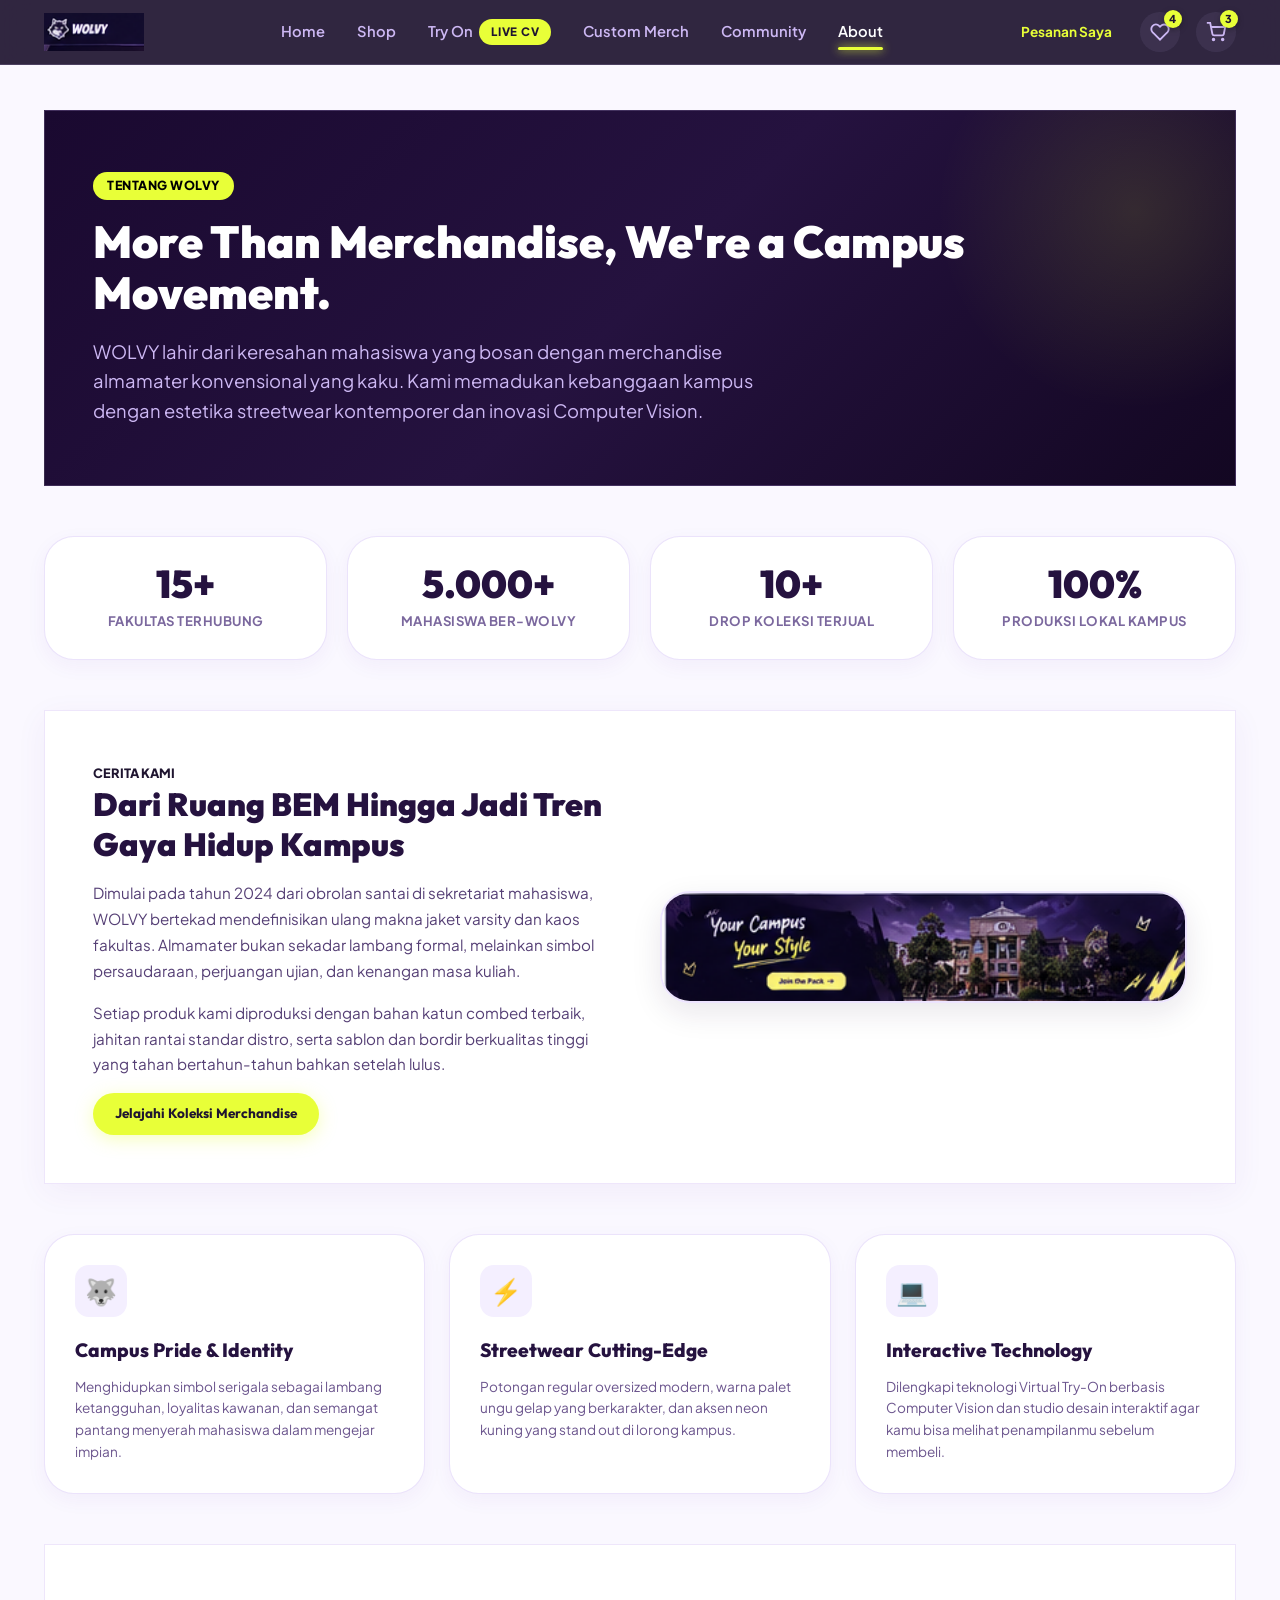
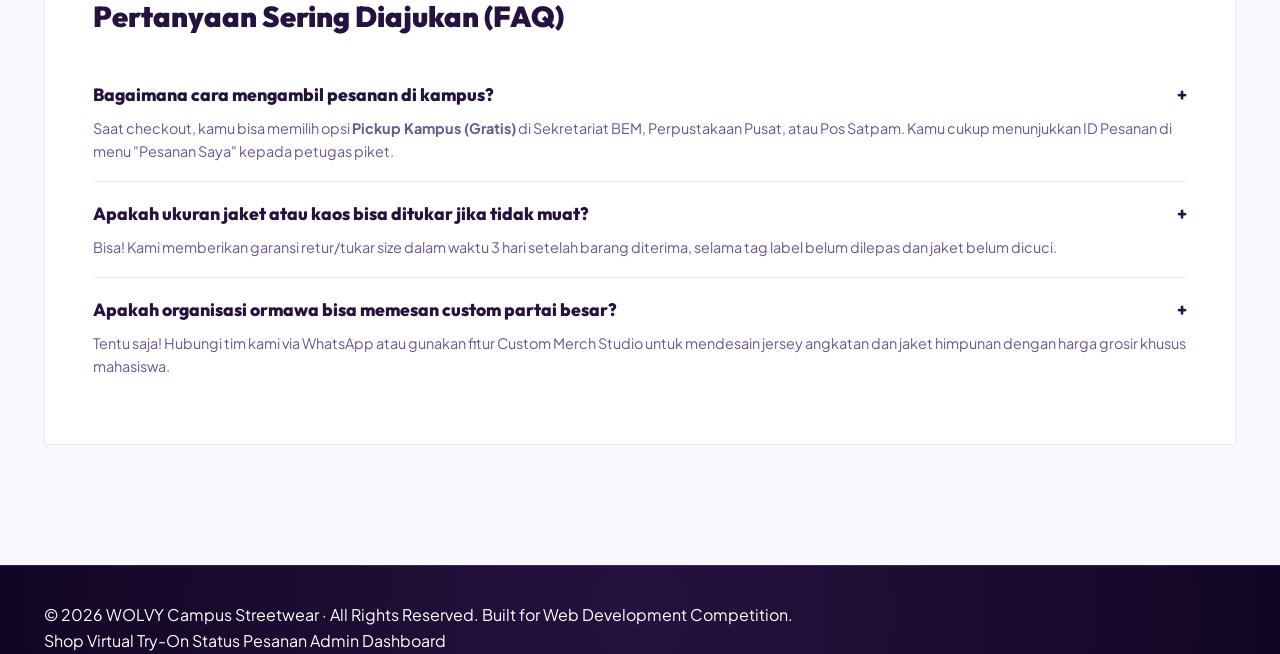
==== about.html @ 2b38b8bb "update" ====
<!DOCTYPE html>
<html lang="id">
<head>
  <meta charset="UTF-8">
  <meta name="viewport" content="width=device-width, initial-scale=1.0">
  <title>About Us — WOLVY Campus Streetwear Movement</title>
  <meta name="description" content="Kisah perjalanan WOLVY: mengubah merchandise almamater kampus menjadi pergerakan streetwear modern yang membanggakan.">
  <link rel="preconnect" href="https://fonts.googleapis.com">
  <link rel="preconnect" href="https://fonts.gstatic.com" crossorigin>
  <link href="https://fonts.googleapis.com/css2?family=Outfit:wght@400;500;600;700;800;900&family=Permanent+Marker&family=Plus+Jakarta+Sans:wght@300;400;500;600;700;800&display=swap" rel="stylesheet">
  <link rel="stylesheet" href="style.css">
  <style>
    .about-layout {
      padding: 110px 0 80px 0;
      background: #FAF8FF;
      color: var(--color-text-dark);
      min-height: 85vh;
    }
    .about-hero {
      background: linear-gradient(135deg, #1A0930 0%, #25123F 50%, #130722 100%);
      border-radius: var(--radius-2xl);
      padding: 60px 48px;
      color: #FFFFFF;
      position: relative;
      overflow: hidden;
      margin-bottom: 50px;
      border: 1px solid rgba(205, 184, 244, 0.2);
    }
    .about-hero::after {
      content: '';
      position: absolute;
      top: -100px;
      right: -100px;
      width: 400px;
      height: 400px;
      background: radial-gradient(circle, rgba(232, 255, 56, 0.12) 0%, transparent 70%);
      border-radius: 50%;
    }
    .about-tag {
      background: var(--color-neon-yellow);
      color: #000;
      font-size: 0.78rem;
      font-weight: 900;
      padding: 4px 14px;
      border-radius: var(--radius-pill);
      text-transform: uppercase;
      letter-spacing: 0.5px;
      display: inline-block;
      margin-bottom: 16px;
    }
    .about-hero-title {
      font-family: var(--font-heading);
      font-size: 2.8rem;
      font-weight: 900;
      line-height: 1.15;
      margin-bottom: 18px;
    }
    .about-hero-desc {
      color: var(--color-lavender);
      font-size: 1.15rem;
      max-width: 680px;
      line-height: 1.6;
    }

    /* Stats Grid */
    .about-stats-grid {
      display: grid;
      grid-template-columns: repeat(4, 1fr);
      gap: 20px;
      margin-bottom: 50px;
    }
    .about-stat-card {
      background: #FFFFFF;
      border-radius: var(--radius-xl);
      padding: 28px 20px;
      border: 1.5px solid rgba(205, 184, 244, 0.4);
      text-align: center;
      box-shadow: 0 6px 20px rgba(98, 45, 170, 0.05);
      transition: transform 0.2s;
    }
    .about-stat-card:hover {
      transform: translateY(-4px);
      border-color: var(--color-mid-purple);
    }
    .stat-number {
      font-family: var(--font-heading);
      font-size: 2.4rem;
      font-weight: 900;
      color: var(--color-dark-purple);
      margin-bottom: 6px;
    }
    .stat-label {
      font-size: 0.82rem;
      color: #7B689E;
      font-weight: 700;
      text-transform: uppercase;
      letter-spacing: 0.5px;
    }

    /* Story Section */
    .story-section {
      background: #FFFFFF;
      border-radius: var(--radius-2xl);
      padding: 48px;
      border: 1.5px solid rgba(205, 184, 244, 0.35);
      box-shadow: 0 8px 30px rgba(98, 45, 170, 0.06);
      margin-bottom: 50px;
      display: grid;
      grid-template-columns: 1fr 1fr;
      gap: 40px;
      align-items: center;
    }
    .story-text h2 {
      font-family: var(--font-heading);
      font-size: 2rem;
      font-weight: 900;
      color: var(--color-dark-purple);
      margin-bottom: 16px;
      line-height: 1.25;
    }
    .story-text p {
      font-size: 0.95rem;
      color: #553F75;
      line-height: 1.7;
      margin-bottom: 16px;
    }
    .story-img-box {
      border-radius: var(--radius-xl);
      overflow: hidden;
      border: 2px solid #EDE4FF;
      box-shadow: 0 10px 30px rgba(37, 18, 63, 0.1);
    }
    .story-img-box img {
      width: 100%;
      height: 100%;
      object-fit: cover;
      display: block;
    }

    /* Values Grid */
    .values-grid {
      display: grid;
      grid-template-columns: repeat(3, 1fr);
      gap: 24px;
      margin-bottom: 50px;
    }
    .value-card {
      background: #FFFFFF;
      border-radius: var(--radius-xl);
      padding: 30px;
      border: 1.5px solid rgba(205, 184, 244, 0.4);
      box-shadow: 0 6px 20px rgba(98, 45, 170, 0.05);
    }
    .val-icon {
      width: 52px;
      height: 52px;
      border-radius: 14px;
      background: #F4EFFF;
      color: var(--color-dark-purple);
      display: flex;
      align-items: center;
      justify-content: center;
      font-size: 1.6rem;
      margin-bottom: 18px;
    }
    .val-title {
      font-family: var(--font-heading);
      font-size: 1.2rem;
      font-weight: 800;
      color: var(--color-dark-purple);
      margin-bottom: 10px;
    }
    .val-desc {
      font-size: 0.85rem;
      color: #6C568E;
      line-height: 1.6;
    }

    /* FAQ Section */
    .faq-card {
      background: #FFFFFF;
      border-radius: var(--radius-2xl);
      padding: 48px;
      border: 1.5px solid rgba(205, 184, 244, 0.35);
      margin-bottom: 40px;
    }
    .faq-item {
      padding: 18px 0;
      border-bottom: 1px solid #F0E8FF;
    }
    .faq-item:last-child {
      border-bottom: none;
    }
    .faq-q {
      font-family: var(--font-heading);
      font-size: 1.1rem;
      font-weight: 800;
      color: var(--color-dark-purple);
      margin-bottom: 8px;
      cursor: pointer;
      display: flex;
      justify-content: space-between;
      align-items: center;
    }
    .faq-a {
      font-size: 0.9rem;
      color: #6C568E;
      line-height: 1.6;
    }

    @media (max-width: 900px) {
      .about-stats-grid {
        grid-template-columns: 1fr 1fr;
      }
      .story-section, .values-grid {
        grid-template-columns: 1fr;
      }
    }
  </style>
</head>
<body>

  <!-- ==================== HEADER ==================== -->
  <header class="header" id="mainHeader">
    <div class="nav-container">
      <a href="index.html" class="brand-logo" aria-label="WOLVY Home">
        <img src="assets/wolvy_logo_clean.png" alt="WOLVY Logo" class="brand-logo-img">
      </a>
      <nav class="nav-menu">
        <a href="index.html" class="nav-link">Home</a>
        <a href="shop.html" class="nav-link">Shop</a>
        <a href="tryon.html" class="nav-link nav-highlight">
          Try On <span class="badge-pill">LIVE CV</span>
        </a>
        <a href="index.html#custom-merch" class="nav-link">Custom Merch</a>
        <a href="community.html" class="nav-link">Community</a>
        <a href="about.html" class="nav-link active">About</a>
      </nav>
      <div class="nav-actions">
        <a href="orders.html" class="nav-link" style="font-size:0.85rem; font-weight:700; color:var(--color-neon-yellow); margin-right:12px;">
          Pesanan Saya
        </a>
        <a href="wishlist.html" class="icon-btn" aria-label="Wishlist">
          <svg width="20" height="20" viewBox="0 0 24 24" fill="none" stroke="currentColor" stroke-width="2.2"><path d="M20.84 4.61a5.5 5.5 0 0 0-7.78 0L12 5.67l-1.06-1.06a5.5 5.5 0 0 0-7.78 7.78l1.06 1.06L12 21.23l7.78-7.78 1.06-1.06a5.5 5.5 0 0 0 0-7.78z"></path></svg>
          <span class="badge-count" id="wishlistCount">4</span>
        </a>
        <a href="cart.html" class="icon-btn cart-btn" aria-label="Keranjang">
          <svg width="20" height="20" viewBox="0 0 24 24" fill="none" stroke="currentColor" stroke-width="2.2"><circle cx="9" cy="21" r="1"></circle><circle cx="20" cy="21" r="1"></circle><path d="M1 1h4l2.68 13.39a2 2 0 0 0 2 1.61h9.72a2 2 0 0 0 2-1.61L23 6H6"></path></svg>
          <span class="badge-count" id="cartBadge">3</span>
        </a>
      </div>
    </div>
  </header>

  <!-- ==================== MAIN ABOUT ==================== -->
  <main class="about-layout">
    <div class="section-container">
      
      <!-- Hero -->
      <div class="about-hero">
        <span class="about-tag">TENTANG WOLVY</span>
        <h1 class="about-hero-title">More Than Merchandise, We're a Campus Movement.</h1>
        <p class="about-hero-desc">
          WOLVY lahir dari keresahan mahasiswa yang bosan dengan merchandise almamater konvensional yang kaku. Kami memadukan kebanggaan kampus dengan estetika streetwear kontemporer dan inovasi Computer Vision.
        </p>
      </div>

      <!-- Stats Grid matching reference docx Column 2 bottom -->
      <div class="about-stats-grid">
        <div class="about-stat-card">
          <div class="stat-number">15+</div>
          <div class="stat-label">Fakultas Terhubung</div>
        </div>
        <div class="about-stat-card">
          <div class="stat-number">5.000+</div>
          <div class="stat-label">Mahasiswa Ber-WOLVY</div>
        </div>
        <div class="about-stat-card">
          <div class="stat-number">10+</div>
          <div class="stat-label">Drop Koleksi Terjual</div>
        </div>
        <div class="about-stat-card">
          <div class="stat-number">100%</div>
          <div class="stat-label">Produksi Lokal Kampus</div>
        </div>
      </div>

      <!-- Story Section -->
      <div class="story-section">
        <div class="story-text">
          <span style="font-size:0.8rem; font-weight:800; color:var(--color-mid-purple); text-transform:uppercase;">Cerita Kami</span>
          <h2>Dari Ruang BEM Hingga Jadi Tren Gaya Hidup Kampus</h2>
          <p>
            Dimulai pada tahun 2024 dari obrolan santai di sekretariat mahasiswa, WOLVY bertekad mendefinisikan ulang makna jaket varsity dan kaos fakultas. Almamater bukan sekadar lambang formal, melainkan simbol persaudaraan, perjuangan ujian, dan kenangan masa kuliah.
          </p>
          <p>
            Setiap produk kami diproduksi dengan bahan katun combed terbaik, jahitan rantai standar distro, serta sablon dan bordir berkualitas tinggi yang tahan bertahun-tahun bahkan setelah lulus.
          </p>
          <a href="shop.html" class="btn btn-primary" style="font-size:0.85rem; padding:10px 22px;">
            Jelajahi Koleksi Merchandise
          </a>
        </div>
        <div class="story-img-box">
          <img src="assets/campus_lifestyle_banner.png" alt="WOLVY Campus Lifestyle">
        </div>
      </div>

      <!-- Values -->
      <div class="values-grid">
        <div class="value-card">
          <div class="val-icon">🐺</div>
          <h3 class="val-title">Campus Pride &amp; Identity</h3>
          <p class="val-desc">
            Menghidupkan simbol serigala sebagai lambang ketangguhan, loyalitas kawanan, dan semangat pantang menyerah mahasiswa dalam mengejar impian.
          </p>
        </div>

        <div class="value-card">
          <div class="val-icon">⚡</div>
          <h3 class="val-title">Streetwear Cutting-Edge</h3>
          <p class="val-desc">
            Potongan regular oversized modern, warna palet ungu gelap yang berkarakter, dan aksen neon kuning yang stand out di lorong kampus.
          </p>
        </div>

        <div class="value-card">
          <div class="val-icon">💻</div>
          <h3 class="val-title">Interactive Technology</h3>
          <p class="val-desc">
            Dilengkapi teknologi Virtual Try-On berbasis Computer Vision dan studio desain interaktif agar kamu bisa melihat penampilanmu sebelum membeli.
          </p>
        </div>
      </div>

      <!-- FAQ Section -->
      <div class="faq-card">
        <h2 style="font-family:var(--font-heading); font-size:1.8rem; font-weight:900; color:var(--color-dark-purple); margin-bottom:24px;">
          Pertanyaan Sering Diajukan (FAQ)
        </h2>

        <div class="faq-item">
          <div class="faq-q">
            <span>Bagaimana cara mengambil pesanan di kampus?</span>
            <span>+</span>
          </div>
          <div class="faq-a">
            Saat checkout, kamu bisa memilih opsi <strong>Pickup Kampus (Gratis)</strong> di Sekretariat BEM, Perpustakaan Pusat, atau Pos Satpam. Kamu cukup menunjukkan ID Pesanan di menu "Pesanan Saya" kepada petugas piket.
          </div>
        </div>

        <div class="faq-item">
          <div class="faq-q">
            <span>Apakah ukuran jaket atau kaos bisa ditukar jika tidak muat?</span>
            <span>+</span>
          </div>
          <div class="faq-a">
            Bisa! Kami memberikan garansi retur/tukar size dalam waktu 3 hari setelah barang diterima, selama tag label belum dilepas dan jaket belum dicuci.
          </div>
        </div>

        <div class="faq-item">
          <div class="faq-q">
            <span>Apakah organisasi ormawa bisa memesan custom partai besar?</span>
            <span>+</span>
          </div>
          <div class="faq-a">
            Tentu saja! Hubungi tim kami via WhatsApp atau gunakan fitur Custom Merch Studio untuk mendesain jersey angkatan dan jaket himpunan dengan harga grosir khusus mahasiswa.
          </div>
        </div>
      </div>

    </div>
  </main>

  <footer class="footer-strip">
    <div class="section-container footer-content">
      <div class="footer-copy">
        © 2026 WOLVY Campus Streetwear · All Rights Reserved. Built for Web Development Competition.
      </div>
      <div class="footer-links">
        <a href="shop.html">Shop</a>
        <a href="tryon.html">Virtual Try-On</a>
        <a href="orders.html">Status Pesanan</a>
        <a href="admin.html">Admin Dashboard</a>
      </div>
    </div>
  </footer>

  <script src="store.js"></script>
  <script>
    document.addEventListener('DOMContentLoaded', () => {
      const badge = document.getElementById('cartBadge');
      if (badge) badge.innerText = wolvyStore.getCartCount();
      const wishlistCountEl = document.getElementById('wishlistCount');
      if (wishlistCountEl) wishlistCountEl.innerText = wolvyStore.getWishlist().length;
    });
  </script>
</body>
</html>
---- style.css ----
/* ==========================================================================
   WOLVY — Official Campus Streetwear Design System
   Matches PRD WOLVY & referensi.docx
   ========================================================================== */

/* ---------- CSS Custom Properties & Design Tokens ---------- */
:root {
  /* Brand Color Tokens (PRD Section 7) */
  --color-dark-purple: #25123F;
  --color-dark-bg: #130722;
  --color-dark-surface: #1B0B33;
  --color-dark-card: #220F3E;
  --color-dark-border: rgba(205, 184, 244, 0.18);
  
  --color-lavender: #CDB8F4;
  --color-lavender-light: #F4EFFF;
  --color-lavender-subtle: #EFEAFF;
  --color-lavender-dark: #8F72CA;
  
  --color-neon-yellow: #E8FF38;
  --color-neon-hover: #D6EC22;
  --color-neon-shadow: rgba(232, 255, 56, 0.35);

  --color-white: #FFFFFF;
  --color-text-main: #FFFFFF;
  --color-text-muted: #B7A8D8;
  --color-text-dark: #1F1530;
  
  /* Fonts */
  --font-primary: 'Plus Jakarta Sans', -apple-system, BlinkMacSystemFont, sans-serif;
  --font-heading: 'Outfit', sans-serif;
  --font-doodle: 'Permanent Marker', 'Caveat', cursive;
  --font-hand: 'Caveat', cursive;

  /* Layout & Spacing */
  --container-max-width: 1240px;
  --radius-sm: 8px;
  --radius-md: 14px;
  --radius-lg: 20px;
  --radius-xl: 30px;
  --radius-pill: 9999px;
  
  /* Transitions */
  --transition-fast: 0.18s ease;
  --transition-normal: 0.3s cubic-bezier(0.16, 1, 0.3, 1);
  --shadow-card: 0 10px 30px -10px rgba(10, 2, 25, 0.6);
  --shadow-neon: 0 0 25px var(--color-neon-shadow);
}

/* ---------- CSS Reset & Base ---------- */
*, *::before, *::after {
  box-sizing: border-box;
  margin: 0;
  padding: 0;
}

html {
  scroll-behavior: smooth;
  font-size: 16px;
}

body {
  font-family: var(--font-primary);
  background-color: var(--color-dark-bg);
  color: var(--color-text-main);
  line-height: 1.6;
  overflow-x: hidden;
  -webkit-font-smoothing: antialiased;
}

img {
  max-width: 100%;
  height: auto;
  display: block;
}

a {
  color: inherit;
  text-decoration: none;
  transition: color var(--transition-fast);
}

button {
  font-family: inherit;
  border: none;
  background: none;
  cursor: pointer;
  outline: none;
}

.section-container {
  width: 100%;
  max-width: var(--container-max-width);
  margin: 0 auto;
  padding: 0 24px;
}

/* ---------- Typography & Utility Styles ---------- */
.text-neon {
  color: var(--color-neon-yellow);
}

.highlight-yellow {
  color: var(--color-neon-yellow);
  text-shadow: 0 0 18px rgba(232, 255, 56, 0.4);
}

.section-header {
  display: flex;
  justify-content: space-between;
  align-items: flex-end;
  margin-bottom: 28px;
  flex-wrap: wrap;
  gap: 16px;
}

.section-title {
  font-family: var(--font-heading);
  font-size: 1.85rem;
  font-weight: 800;
  color: var(--color-text-dark);
  letter-spacing: -0.02em;
}

.section-desc {
  font-size: 0.95rem;
  color: #6B5B8E;
  margin-top: 4px;
}

.section-link {
  font-size: 0.9rem;
  font-weight: 700;
  color: var(--color-dark-purple);
  display: inline-flex;
  align-items: center;
  gap: 6px;
  transition: transform var(--transition-fast);
}

.section-link:hover {
  transform: translateX(4px);
  color: var(--color-neon-yellow);
}

/* Badges */
.badge-pill {
  display: inline-flex;
  align-items: center;
  gap: 6px;
  padding: 4px 12px;
  font-size: 0.72rem;
  font-weight: 800;
  text-transform: uppercase;
  letter-spacing: 0.06em;
  background-color: var(--color-neon-yellow);
  color: var(--color-text-dark);
  border-radius: var(--radius-pill);
}

.badge-pill-neon {
  display: inline-flex;
  align-items: center;
  padding: 6px 14px;
  font-size: 0.75rem;
  font-weight: 800;
  letter-spacing: 0.08em;
  background: rgba(232, 255, 56, 0.12);
  color: var(--color-neon-yellow);
  border: 1px solid var(--color-neon-yellow);
  border-radius: var(--radius-pill);
  box-shadow: 0 0 15px rgba(232, 255, 56, 0.2);
}

/* Buttons */
.btn {
  display: inline-flex;
  align-items: center;
  justify-content: center;
  gap: 8px;
  font-family: var(--font-heading);
  font-size: 0.95rem;
  font-weight: 700;
  padding: 12px 28px;
  border-radius: var(--radius-pill);
  cursor: pointer;
  transition: all var(--transition-normal);
  text-decoration: none;
}

.btn-primary {
  background-color: var(--color-neon-yellow);
  color: var(--color-text-dark);
  box-shadow: 0 4px 18px rgba(232, 255, 56, 0.35);
}

.btn-primary:hover {
  background-color: var(--color-neon-hover);
  transform: translateY(-2px);
  box-shadow: 0 8px 24px rgba(232, 255, 56, 0.5);
}

.btn-outline {
  background: transparent;
  color: var(--color-white);
  border: 1.8px solid rgba(255, 255, 255, 0.85);
}

.btn-outline:hover {
  background: rgba(255, 255, 255, 0.12);
  border-color: var(--color-neon-yellow);
  color: var(--color-neon-yellow);
  transform: translateY(-2px);
}

.btn-sm {
  padding: 8px 16px;
  font-size: 0.85rem;
}

/* ==========================================================================
   HEADER & NAVBAR
   ========================================================================== */
.header {
  position: fixed;
  top: 0;
  left: 0;
  width: 100%;
  z-index: 1000;
  background: rgba(20, 8, 38, 0.88);
  backdrop-filter: blur(14px);
  -webkit-backdrop-filter: blur(14px);
  border-bottom: 1px solid var(--color-dark-border);
  transition: background-color var(--transition-normal);
}

.header.scrolled {
  background: rgba(16, 6, 32, 0.96);
  box-shadow: 0 10px 25px rgba(0, 0, 0, 0.4);
}

.nav-container {
  max-width: var(--container-max-width);
  margin: 0 auto;
  padding: 12px 24px;
  display: flex;
  align-items: center;
  justify-content: space-between;
}

.brand-logo {
  display: flex;
  align-items: center;
}

.brand-logo-img {
  height: 38px;
  width: auto;
  object-fit: contain;
}

.nav-menu {
  display: flex;
  align-items: center;
  gap: 32px;
}

.nav-link {
  font-size: 0.92rem;
  font-weight: 600;
  color: var(--color-lavender);
  position: relative;
  padding: 6px 0;
}

.nav-link:hover,
.nav-link.active {
  color: var(--color-white);
}

.nav-link.active::after {
  content: '';
  position: absolute;
  bottom: 0;
  left: 0;
  width: 100%;
  height: 3px;
  background-color: var(--color-neon-yellow);
  border-radius: var(--radius-pill);
  box-shadow: 0 0 10px var(--color-neon-yellow);
}

.nav-highlight {
  display: inline-flex;
  align-items: center;
  gap: 6px;
}

.nav-actions {
  display: flex;
  align-items: center;
  gap: 16px;
}

.icon-btn {
  position: relative;
  width: 40px;
  height: 40px;
  border-radius: 50%;
  display: flex;
  align-items: center;
  justify-content: center;
  color: var(--color-lavender);
  background: rgba(205, 184, 244, 0.08);
  transition: all var(--transition-fast);
}

.icon-btn:hover {
  background: rgba(205, 184, 244, 0.18);
  color: var(--color-white);
  transform: translateY(-2px);
}

.badge-count {
  position: absolute;
  top: -2px;
  right: -2px;
  background-color: var(--color-neon-yellow);
  color: var(--color-text-dark);
  font-size: 0.68rem;
  font-weight: 800;
  width: 18px;
  height: 18px;
  border-radius: 50%;
  display: flex;
  align-items: center;
  justify-content: center;
  box-shadow: 0 2px 6px rgba(0, 0, 0, 0.3);
}

.hamburger-btn {
  display: none;
  flex-direction: column;
  justify-content: space-around;
  width: 32px;
  height: 24px;
  background: transparent;
}

.hamburger-btn span {
  width: 100%;
  height: 3px;
  background-color: var(--color-white);
  border-radius: 2px;
  transition: all var(--transition-fast);
}

/* ==========================================================================
   HERO SECTION
   ========================================================================== */
.hero-section {
  position: relative;
  min-height: 580px;
  padding-top: 110px;
  padding-bottom: 50px;
  background: radial-gradient(circle at 75% 30%, rgba(98, 45, 170, 0.45) 0%, rgba(20, 8, 38, 0.98) 70%),
              linear-gradient(180deg, #18092E 0%, #130722 100%);
  overflow: hidden;
}

.hero-bg-energy {
  position: absolute;
  top: 0;
  right: 0;
  width: 65%;
  height: 100%;
  background: radial-gradient(circle at 60% 40%, rgba(138, 43, 226, 0.25), transparent 60%);
  pointer-events: none;
}

.hero-container {
  max-width: var(--container-max-width);
  margin: 0 auto;
  padding: 0 24px;
  display: grid;
  grid-template-columns: 1.15fr 0.95fr;
  align-items: center;
  gap: 40px;
  position: relative;
  z-index: 2;
}

.hero-content {
  max-width: 580px;
}

.hero-doodle-crown {
  margin-bottom: 12px;
  animation: floatBounce 3s ease-in-out infinite;
}

.hero-title {
  font-family: var(--font-doodle);
  font-size: 3.4rem;
  line-height: 1.08;
  color: var(--color-white);
  margin-bottom: 18px;
  letter-spacing: 0.02em;
  transform: rotate(-1deg);
}

.hero-subtitle {
  font-size: 1.08rem;
  color: var(--color-lavender);
  margin-bottom: 30px;
  max-width: 490px;
  line-height: 1.6;
}

.hero-actions {
  display: flex;
  align-items: center;
  gap: 16px;
  flex-wrap: wrap;
  margin-bottom: 34px;
}

.hero-meta-strip {
  display: flex;
  align-items: center;
  gap: 12px;
  font-size: 0.84rem;
  color: var(--color-text-muted);
}

.meta-dot {
  width: 8px;
  height: 8px;
  background-color: var(--color-neon-yellow);
  border-radius: 50%;
  display: inline-block;
  box-shadow: 0 0 8px var(--color-neon-yellow);
}

.meta-divider {
  color: rgba(205, 184, 244, 0.3);
}

/* Hero Visual Card */
.hero-visual-wrapper {
  position: relative;
  display: flex;
  justify-content: center;
}

.hero-visual-card {
  position: relative;
  border-radius: var(--radius-xl);
  overflow: visible;
}

.hero-main-img {
  width: 100%;
  max-width: 520px;
  border-radius: var(--radius-xl);
  box-shadow: 0 20px 50px rgba(0, 0, 0, 0.6), 0 0 35px rgba(118, 56, 219, 0.4);
  transition: transform var(--transition-normal);
}

.hero-main-img:hover {
  transform: scale(1.02);
}

.floating-badge {
  position: absolute;
  padding: 8px 16px;
  background: rgba(24, 10, 44, 0.85);
  backdrop-filter: blur(10px);
  border: 1px solid rgba(232, 255, 56, 0.4);
  border-radius: var(--radius-pill);
  color: var(--color-white);
  font-size: 0.82rem;
  font-weight: 700;
  display: flex;
  align-items: center;
  gap: 8px;
  box-shadow: 0 8px 20px rgba(0, 0, 0, 0.4);
}

.badge-top-right {
  top: -12px;
  right: -10px;
  font-family: var(--font-hand);
  font-size: 1.1rem;
  color: var(--color-neon-yellow);
  border-color: var(--color-neon-yellow);
  transform: rotate(2deg);
}

.badge-bot-left {
  bottom: 20px;
  left: -20px;
  cursor: pointer;
  transition: transform var(--transition-fast);
}

.badge-bot-left:hover {
  transform: scale(1.05);
  background: rgba(35, 14, 66, 0.95);
}

.badge-pulse {
  width: 8px;
  height: 8px;
  background-color: var(--color-neon-yellow);
  border-radius: 50%;
  box-shadow: 0 0 10px var(--color-neon-yellow);
  animation: pulse 1.8s infinite;
}

/* ==========================================================================
   SHOP BY CATEGORY (Light pod containers matching reference)
   ========================================================================== */
.categories-section {
  padding: 50px 0 35px 0;
  background: #FAF8FF;
  color: var(--color-text-dark);
}

.categories-grid {
  display: grid;
  grid-template-columns: repeat(6, 1fr);
  gap: 18px;
}

.category-card {
  display: flex;
  flex-direction: column;
  align-items: center;
  cursor: pointer;
  transition: transform var(--transition-normal);
}

.category-card:hover {
  transform: translateY(-6px);
}

.category-icon-box {
  width: 100%;
  aspect-ratio: 1 / 1;
  background-color: var(--color-lavender-subtle);
  border-radius: var(--radius-xl);
  display: flex;
  align-items: center;
  justify-content: center;
  padding: 14px;
  box-shadow: 0 4px 14px rgba(98, 45, 170, 0.08);
  border: 1.5px solid rgba(205, 184, 244, 0.35);
  transition: all var(--transition-fast);
}

.category-card:hover .category-icon-box {
  background-color: #E6DCFF;
  border-color: var(--color-dark-purple);
  box-shadow: 0 10px 22px rgba(98, 45, 170, 0.16);
}

.category-img {
  width: 85%;
  height: 85%;
  object-fit: contain;
  transition: transform var(--transition-fast);
}

.category-card:hover .category-img {
  transform: scale(1.08);
}

.category-label {
  margin-top: 12px;
  font-size: 0.88rem;
  font-weight: 700;
  color: var(--color-dark-purple);
  text-align: center;
}

/* ==========================================================================
   BEST SELLER SECTION & CAMPUS DROP CARD
   ========================================================================== */
.bestseller-section {
  padding: 35px 0 60px 0;
  background: #FAF8FF;
  color: var(--color-text-dark);
}

.category-filter-chips {
  display: flex;
  gap: 10px;
}

.chip-btn {
  padding: 7px 18px;
  border-radius: var(--radius-pill);
  font-size: 0.85rem;
  font-weight: 700;
  background: #EDE6FB;
  color: var(--color-dark-purple);
  transition: all var(--transition-fast);
}

.chip-btn:hover,
.chip-btn.active {
  background: var(--color-dark-purple);
  color: var(--color-white);
}

.bestseller-grid {
  display: grid;
  grid-template-columns: repeat(4, 1fr) 1.2fr;
  gap: 20px;
}

/* Product Card */
.product-card {
  background: #FFFFFF;
  border-radius: var(--radius-lg);
  overflow: hidden;
  box-shadow: 0 6px 20px rgba(70, 25, 120, 0.06);
  border: 1px solid rgba(205, 184, 244, 0.25);
  display: flex;
  flex-direction: column;
  transition: all var(--transition-normal);
}

.product-card:hover {
  transform: translateY(-6px);
  box-shadow: 0 14px 30px rgba(70, 25, 120, 0.14);
}

.product-thumb {
  position: relative;
  background: #F4EFFF;
  aspect-ratio: 1 / 1;
  display: flex;
  align-items: center;
  justify-content: center;
  padding: 16px;
  overflow: hidden;
}

.product-img {
  width: 90%;
  height: 90%;
  object-fit: contain;
  transition: transform var(--transition-normal);
}

.product-card:hover .product-img {
  transform: scale(1.06);
}

.product-tag {
  position: absolute;
  top: 12px;
  left: 12px;
  font-size: 0.7rem;
  font-weight: 800;
  padding: 4px 10px;
  border-radius: var(--radius-pill);
  text-transform: uppercase;
}

.tag-bestseller {
  background: var(--color-neon-yellow);
  color: var(--color-text-dark);
}

.btn-wishlist {
  position: absolute;
  top: 12px;
  right: 12px;
  width: 32px;
  height: 32px;
  background: rgba(255, 255, 255, 0.85);
  backdrop-filter: blur(4px);
  border-radius: 50%;
  display: flex;
  align-items: center;
  justify-content: center;
  color: #7A659E;
  transition: all var(--transition-fast);
}

.btn-wishlist:hover,
.btn-wishlist.active {
  color: #E53E3E;
  background: #FFFFFF;
  transform: scale(1.15);
}

.btn-wishlist.active svg {
  fill: #E53E3E;
}

.product-quick-overlay {
  position: absolute;
  bottom: 0;
  left: 0;
  width: 100%;
  padding: 12px;
  background: linear-gradient(to top, rgba(20, 8, 38, 0.7), transparent);
  opacity: 0;
  transform: translateY(10px);
  transition: all var(--transition-fast);
  display: flex;
  justify-content: center;
}

.product-card:hover .product-quick-overlay {
  opacity: 1;
  transform: translateY(0);
}

.btn-quick-view {
  background: #FFFFFF;
  color: var(--color-dark-purple);
  font-size: 0.78rem;
  font-weight: 700;
  padding: 6px 14px;
  border-radius: var(--radius-pill);
  box-shadow: 0 4px 12px rgba(0,0,0,0.2);
}

.product-info {
  padding: 16px;
  display: flex;
  flex-direction: column;
  flex: 1;
}

.product-rating {
  display: flex;
  align-items: center;
  gap: 4px;
  font-size: 0.82rem;
  margin-bottom: 6px;
}

.star-icon {
  color: #EAB308;
}

.rating-val {
  font-weight: 700;
  color: var(--color-text-dark);
}

.rating-count {
  color: #8C7CA8;
  font-size: 0.76rem;
}

.product-title {
  font-family: var(--font-heading);
  font-size: 0.96rem;
  font-weight: 700;
  color: var(--color-dark-purple);
  line-height: 1.35;
  margin-bottom: 4px;
}

.product-variant-hint {
  font-size: 0.78rem;
  color: #8C7CA8;
  margin-bottom: 12px;
}

.product-price-row {
  margin-top: auto;
  display: flex;
  align-items: center;
  justify-content: space-between;
}

.product-price {
  font-size: 1.05rem;
  font-weight: 800;
  color: var(--color-dark-purple);
}

.btn-add-cart {
  background: #EDE6FB;
  color: var(--color-dark-purple);
  font-size: 0.78rem;
  font-weight: 700;
  padding: 6px 12px;
  border-radius: var(--radius-pill);
  transition: all var(--transition-fast);
}

.btn-add-cart:hover {
  background: var(--color-dark-purple);
  color: var(--color-neon-yellow);
}

/* Card 5: Campus Drop Limited Edition Card */
.campus-drop-card {
  position: relative;
  background: radial-gradient(circle at 80% 20%, #381B60 0%, #17092A 80%);
  border-radius: var(--radius-lg);
  padding: 24px;
  color: var(--color-white);
  overflow: hidden;
  display: flex;
  flex-direction: column;
  border: 1.5px solid rgba(232, 255, 56, 0.35);
  box-shadow: 0 10px 30px rgba(23, 9, 42, 0.35);
}

.drop-card-doodle-crown {
  margin-bottom: 8px;
}

.drop-card-title {
  font-family: var(--font-heading);
  font-size: 1.4rem;
  font-weight: 800;
  line-height: 1.15;
  color: var(--color-white);
  margin-bottom: 18px;
}

.drop-countdown {
  display: flex;
  align-items: center;
  gap: 8px;
  margin-bottom: 12px;
}

.time-block {
  display: flex;
  flex-direction: column;
  align-items: center;
  background: rgba(255, 255, 255, 0.08);
  border: 1px solid rgba(205, 184, 244, 0.2);
  padding: 6px 8px;
  border-radius: 8px;
  min-width: 44px;
}

.time-num {
  font-family: var(--font-heading);
  font-size: 1.25rem;
  font-weight: 900;
  color: var(--color-neon-yellow);
  line-height: 1;
}

.time-label {
  font-size: 0.62rem;
  color: var(--color-lavender);
  text-transform: uppercase;
  margin-top: 2px;
}

.time-sep {
  font-size: 1.2rem;
  font-weight: 800;
  color: var(--color-neon-yellow);
}

.drop-card-subtext {
  font-family: var(--font-hand);
  font-size: 1.2rem;
  color: var(--color-lavender);
  margin-bottom: 18px;
}

.drop-btn {
  margin-top: auto;
  align-self: flex-start;
  padding: 10px 22px;
  font-size: 0.88rem;
}

.drop-mascot-peek {
  position: absolute;
  bottom: -15px;
  right: -10px;
  width: 130px;
  pointer-events: none;
  opacity: 0.95;
}

/* ==========================================================================
   TRUST / VALUE PROPOSITION BAR (Light lavender pill card from reference)
   ========================================================================== */
.trust-bar-section {
  padding: 20px 0 35px 0;
  background: #FAF8FF;
}

.trust-bar-container {
  background: #F3EEFF;
  border-radius: var(--radius-xl);
  padding: 24px 36px;
  display: grid;
  grid-template-columns: repeat(4, 1fr);
  gap: 24px;
  border: 1px solid rgba(205, 184, 244, 0.4);
  box-shadow: 0 6px 18px rgba(98, 45, 170, 0.05);
}

.trust-item {
  display: flex;
  align-items: center;
  gap: 16px;
}

.trust-icon {
  width: 48px;
  height: 48px;
  border-radius: 50%;
  background: #FFFFFF;
  display: flex;
  align-items: center;
  justify-content: center;
  box-shadow: 0 4px 12px rgba(37, 18, 63, 0.08);
  flex-shrink: 0;
}

.trust-text {
  display: flex;
  flex-direction: column;
}

.trust-title {
  font-family: var(--font-heading);
  font-size: 0.95rem;
  font-weight: 800;
  color: var(--color-dark-purple);
  line-height: 1.2;
}

.trust-desc {
  font-size: 0.78rem;
  color: #6C5B8E;
  margin-top: 3px;
}

/* ==========================================================================
   CAMPUS LIFESTYLE BANNER ("Your Campus Your Style")
   ========================================================================== */
.campus-banner-section {
  padding: 20px 0 50px 0;
  background: #FAF8FF;
}

.lifestyle-banner-link {
  display: block;
  border-radius: var(--radius-xl);
  overflow: hidden;
  box-shadow: 0 16px 36px rgba(20, 8, 38, 0.25);
  transition: transform var(--transition-normal), box-shadow var(--transition-normal);
}

.lifestyle-banner-link:hover {
  transform: translateY(-4px);
  box-shadow: 0 20px 45px rgba(20, 8, 38, 0.35);
}

.lifestyle-banner-img {
  width: 100%;
  height: auto;
  display: block;
}

/* ==========================================================================
   VIRTUAL TRY-ON SPOTLIGHT (PRD FR-12 & Reference image2.png)
   ========================================================================== */
.tryon-spotlight-section {
  padding: 80px 0;
  background: radial-gradient(circle at 30% 20%, #2A124B 0%, #130722 90%);
  color: var(--color-white);
  position: relative;
  overflow: hidden;
}

.tryon-intro {
  text-align: center;
  max-width: 680px;
  margin: 0 auto 40px auto;
}

.tryon-headline {
  font-family: var(--font-doodle);
  font-size: 3rem;
  color: var(--color-neon-yellow);
  line-height: 1.1;
  margin: 14px 0;
  letter-spacing: 0.02em;
}

.tryon-subtext {
  font-size: 1rem;
  color: var(--color-lavender);
  line-height: 1.6;
}

.tryon-studio-card {
  background: rgba(27, 11, 51, 0.75);
  backdrop-filter: blur(14px);
  border: 1px solid var(--color-dark-border);
  border-radius: var(--radius-xl);
  padding: 36px;
  box-shadow: var(--shadow-card);
}

/* 3-Step Flow Guide */
.tryon-steps-bar {
  display: flex;
  align-items: center;
  justify-content: space-between;
  margin-bottom: 36px;
  padding-bottom: 24px;
  border-bottom: 1px solid rgba(205, 184, 244, 0.12);
  gap: 12px;
}

.step-card {
  display: flex;
  align-items: center;
  gap: 14px;
  background: rgba(255, 255, 255, 0.04);
  padding: 12px 20px;
  border-radius: var(--radius-md);
  border: 1px solid rgba(205, 184, 244, 0.15);
  flex: 1;
}

.step-card.active {
  border-color: var(--color-neon-yellow);
  background: rgba(232, 255, 56, 0.08);
}

.step-num {
  width: 32px;
  height: 32px;
  border-radius: 50%;
  background: var(--color-neon-yellow);
  color: var(--color-text-dark);
  font-family: var(--font-heading);
  font-weight: 800;
  display: flex;
  align-items: center;
  justify-content: center;
  font-size: 0.95rem;
}

.step-desc {
  display: flex;
  flex-direction: column;
}

.step-desc strong {
  font-size: 0.92rem;
  color: var(--color-white);
}

.step-desc span {
  font-size: 0.76rem;
  color: var(--color-text-muted);
}

.step-arrow {
  color: var(--color-neon-yellow);
  font-size: 1.3rem;
  font-weight: 800;
}

/* Try-On Main Grid */
.tryon-main-grid {
  display: grid;
  grid-template-columns: 380px 1fr;
  gap: 40px;
  align-items: start;
}

/* Phone Viewport Simulator */
.tryon-phone-frame {
  background: #0E041A;
  border: 10px solid #2B154D;
  border-radius: 44px;
  box-shadow: 0 25px 60px rgba(0, 0, 0, 0.7), 0 0 30px rgba(118, 56, 219, 0.3);
  overflow: hidden;
  position: relative;
  display: flex;
  flex-direction: column;
}

.phone-notch {
  height: 24px;
  background: #0E041A;
  display: flex;
  align-items: center;
  justify-content: center;
  gap: 10px;
  z-index: 10;
}

.camera-lens {
  width: 8px;
  height: 8px;
  background: #1F0D38;
  border-radius: 50%;
  border: 1px solid rgba(255, 255, 255, 0.2);
}

.speaker {
  width: 44px;
  height: 4px;
  background: #1F0D38;
  border-radius: 2px;
}

.phone-screen {
  position: relative;
  height: 480px;
  background: #000000;
  overflow: hidden;
}

.live-status-pill {
  position: absolute;
  top: 14px;
  left: 14px;
  background: rgba(0, 0, 0, 0.65);
  backdrop-filter: blur(6px);
  color: #FFFFFF;
  font-size: 0.72rem;
  font-weight: 700;
  padding: 4px 10px;
  border-radius: var(--radius-pill);
  display: flex;
  align-items: center;
  gap: 6px;
  z-index: 5;
}

.live-dot {
  width: 7px;
  height: 7px;
  background-color: #10B981;
  border-radius: 50%;
  box-shadow: 0 0 6px #10B981;
  animation: pulse 1.5s infinite;
}

.tryon-model-image {
  width: 100%;
  height: 100%;
  object-fit: cover;
}

#webcamVideo {
  width: 100%;
  height: 100%;
  object-fit: cover;
  transform: scaleX(-1);
}

#poseCanvas {
  position: absolute;
  top: 0;
  left: 0;
  width: 100%;
  height: 100%;
  pointer-events: none;
}

.tryon-overlay-layer {
  position: absolute;
  top: 0;
  left: 0;
  width: 100%;
  height: 100%;
  pointer-events: none;
  display: flex;
  align-items: center;
  justify-content: center;
  transition: opacity 0.25s ease;
}

.overlay-item {
  width: 55%;
  position: absolute;
  bottom: 18%;
  filter: drop-shadow(0 6px 14px rgba(0, 0, 0, 0.6));
  animation: floatSubtle 3s ease-in-out infinite;
}

.phone-camera-bar {
  position: absolute;
  bottom: 14px;
  left: 0;
  width: 100%;
  display: flex;
  align-items: center;
  justify-content: space-around;
  padding: 0 20px;
  z-index: 10;
}

.cam-action-btn {
  width: 40px;
  height: 40px;
  border-radius: 50%;
  background: rgba(0, 0, 0, 0.6);
  backdrop-filter: blur(6px);
  color: var(--color-white);
  display: flex;
  align-items: center;
  justify-content: center;
  transition: transform var(--transition-fast);
}

.cam-action-btn:hover {
  transform: scale(1.1);
  background: rgba(232, 255, 56, 0.2);
  color: var(--color-neon-yellow);
}

.cam-shutter-btn {
  width: 58px;
  height: 58px;
  border-radius: 50%;
  border: 3.5px solid #FFFFFF;
  background: transparent;
  display: flex;
  align-items: center;
  justify-content: center;
  cursor: pointer;
  transition: transform var(--transition-fast);
}

.cam-shutter-btn:hover {
  transform: scale(1.08);
}

.shutter-inner {
  width: 44px;
  height: 44px;
  border-radius: 50%;
  background: #FFFFFF;
  transition: background-color var(--transition-fast);
}

.cam-shutter-btn:active .shutter-inner {
  background: var(--color-neon-yellow);
}

.phone-privacy-hint {
  padding: 10px 14px;
  background: #1B0B33;
  font-size: 0.7rem;
  color: var(--color-lavender);
  display: flex;
  align-items: center;
  justify-content: center;
  gap: 6px;
  border-top: 1px solid rgba(205, 184, 244, 0.15);
}

/* Try-On Control Panel */
.tryon-control-panel {
  display: flex;
  flex-direction: column;
  gap: 20px;
}

.panel-tabs {
  display: flex;
  border-bottom: 2px solid rgba(205, 184, 244, 0.15);
  gap: 24px;
}

.panel-tab {
  font-family: var(--font-heading);
  font-size: 1.05rem;
  font-weight: 700;
  color: var(--color-text-muted);
  padding-bottom: 10px;
  position: relative;
}

.panel-tab.active {
  color: var(--color-white);
}

.panel-tab.active::after {
  content: '';
  position: absolute;
  bottom: -2px;
  left: 0;
  width: 100%;
  height: 3px;
  background: var(--color-neon-yellow);
  box-shadow: 0 0 10px var(--color-neon-yellow);
}

.merch-type-selector {
  display: flex;
  gap: 10px;
  flex-wrap: wrap;
}

.merch-type-btn {
  display: flex;
  align-items: center;
  gap: 8px;
  padding: 8px 16px;
  background: rgba(255, 255, 255, 0.05);
  border: 1px solid rgba(205, 184, 244, 0.2);
  border-radius: var(--radius-md);
  color: var(--color-white);
  font-size: 0.85rem;
  font-weight: 700;
  transition: all var(--transition-fast);
}

.merch-type-btn:hover,
.merch-type-btn.active {
  background: var(--color-dark-purple);
  border-color: var(--color-neon-yellow);
  color: var(--color-neon-yellow);
}

/* Merch Options Slider */
.merch-items-slider {
  display: grid;
  grid-template-columns: repeat(3, 1fr);
  gap: 16px;
}

.slider-item {
  position: relative;
  background: rgba(255, 255, 255, 0.04);
  border: 1.5px solid rgba(205, 184, 244, 0.18);
  border-radius: var(--radius-md);
  padding: 12px;
  cursor: pointer;
  transition: all var(--transition-fast);
}

.slider-item:hover {
  background: rgba(255, 255, 255, 0.08);
  transform: translateY(-3px);
}

.slider-item.active {
  border-color: var(--color-neon-yellow);
  background: rgba(232, 255, 56, 0.06);
  box-shadow: 0 0 16px rgba(232, 255, 56, 0.15);
}

.slider-item-check {
  display: none;
  position: absolute;
  top: 8px;
  right: 8px;
  width: 20px;
  height: 20px;
  background: var(--color-neon-yellow);
  color: var(--color-text-dark);
  border-radius: 50%;
  font-size: 0.72rem;
  font-weight: 900;
  align-items: center;
  justify-content: center;
}

.slider-item.active .slider-item-check {
  display: flex;
}

.slider-img {
  width: 100%;
  height: 110px;
  object-fit: contain;
  margin-bottom: 8px;
}

.slider-title {
  font-size: 0.85rem;
  font-weight: 700;
  color: var(--color-white);
  line-height: 1.25;
}

.slider-price {
  font-size: 0.82rem;
  color: var(--color-neon-yellow);
  font-weight: 800;
  display: block;
  margin: 3px 0;
}

.color-dots {
  display: flex;
  gap: 6px;
  margin-top: 4px;
}

.c-dot {
  width: 10px;
  height: 10px;
  border-radius: 50%;
  border: 1px solid rgba(255, 255, 255, 0.3);
}

.c-dot.purple { background: #5828A8; }
.c-dot.yellow { background: #E8FF38; }
.c-dot.white { background: #FFFFFF; }
.c-dot.navy { background: #1B2B4C; }
.c-dot.black { background: #111111; }

.size-selector-row {
  display: flex;
  align-items: center;
  gap: 16px;
}

.size-label {
  font-size: 0.88rem;
  font-weight: 700;
  color: var(--color-lavender);
}

.size-options {
  display: flex;
  gap: 8px;
}

.size-chip {
  width: 38px;
  height: 38px;
  border-radius: 8px;
  background: rgba(255, 255, 255, 0.06);
  border: 1px solid rgba(205, 184, 244, 0.2);
  color: var(--color-white);
  font-weight: 700;
  font-size: 0.84rem;
  display: flex;
  align-items: center;
  justify-content: center;
  transition: all var(--transition-fast);
}

.size-chip:hover,
.size-chip.active {
  background: var(--color-neon-yellow);
  color: var(--color-text-dark);
  border-color: var(--color-neon-yellow);
}

.btn-apply-preview {
  width: 100%;
  padding: 14px;
  font-size: 1rem;
}

.upload-alternative-card {
  background: rgba(255, 255, 255, 0.03);
  border: 1px dashed rgba(205, 184, 244, 0.3);
  border-radius: var(--radius-md);
  padding: 16px;
  display: flex;
  flex-direction: column;
  gap: 12px;
}

.upload-text {
  display: flex;
  gap: 12px;
  align-items: flex-start;
}

.upload-text strong {
  font-size: 0.88rem;
  color: var(--color-white);
  display: block;
}

.upload-text p {
  font-size: 0.78rem;
  color: var(--color-text-muted);
}

.upload-btns {
  display: flex;
  gap: 10px;
}

.btn-file-label {
  cursor: pointer;
}

/* ==========================================================================
   DESIGN YOUR OWN MERCH (STUDIO)
   ========================================================================== */
.custom-studio-section {
  padding: 80px 0;
  background: #FAF8FF;
  color: var(--color-text-dark);
}

.studio-header {
  display: flex;
  justify-content: space-between;
  align-items: center;
  margin-bottom: 28px;
  flex-wrap: wrap;
  gap: 16px;
}

.studio-title {
  font-family: var(--font-doodle);
  font-size: 2.8rem;
  color: var(--color-dark-purple);
  line-height: 1.1;
  letter-spacing: 0.02em;
}

.studio-subtitle {
  font-size: 1rem;
  color: #6C5B8E;
  margin-top: 4px;
}

.doodle-text {
  font-family: var(--font-doodle);
  font-size: 1.8rem;
  color: var(--color-dark-purple);
  background: var(--color-neon-yellow);
  padding: 6px 18px;
  border-radius: var(--radius-pill);
  transform: rotate(-3deg);
  display: inline-block;
  box-shadow: 0 4px 14px rgba(232, 255, 56, 0.4);
}

/* Studio Stepper */
.studio-stepper {
  display: flex;
  align-items: center;
  justify-content: center;
  max-width: 650px;
  margin: 0 auto 36px auto;
  gap: 8px;
}

.step-node {
  display: flex;
  align-items: center;
  gap: 8px;
}

.node-circle {
  width: 32px;
  height: 32px;
  border-radius: 50%;
  background: #E8DEFC;
  color: var(--color-dark-purple);
  font-weight: 800;
  display: flex;
  align-items: center;
  justify-content: center;
  font-size: 0.9rem;
}

.step-node.active .node-circle {
  background: var(--color-neon-yellow);
  color: var(--color-text-dark);
  box-shadow: 0 0 10px rgba(232, 255, 56, 0.5);
}

.node-name {
  font-size: 0.85rem;
  font-weight: 700;
  color: #7B689E;
}

.step-node.active .node-name {
  color: var(--color-dark-purple);
}

.node-line {
  flex: 1;
  height: 2px;
  background: #DDD2F5;
}

/* Studio Workspace Card */
.studio-workspace-card {
  background: #FFFFFF;
  border-radius: var(--radius-xl);
  box-shadow: 0 15px 40px rgba(98, 45, 170, 0.08);
  border: 1.5px solid rgba(205, 184, 244, 0.35);
  display: grid;
  grid-template-columns: 200px 1.3fr 1fr;
  overflow: hidden;
  min-height: 540px;
}

/* Col 1: Product Selector */
.studio-col-products {
  background: #FAF7FF;
  padding: 24px 16px;
  border-right: 1px solid rgba(205, 184, 244, 0.25);
}

.studio-panel-title {
  font-family: var(--font-heading);
  font-size: 1rem;
  font-weight: 800;
  color: var(--color-dark-purple);
  margin-bottom: 16px;
}

.studio-product-list {
  list-style: none;
  display: flex;
  flex-direction: column;
  gap: 6px;
}

.studio-prod-item {
  display: flex;
  align-items: center;
  gap: 12px;
  padding: 10px 14px;
  border-radius: var(--radius-md);
  cursor: pointer;
  font-size: 0.88rem;
  font-weight: 700;
  color: #5D4B80;
  transition: all var(--transition-fast);
}

.studio-prod-item:hover {
  background: #EDE4FF;
  color: var(--color-dark-purple);
}

.studio-prod-item.active {
  background: #EDE4FF;
  color: var(--color-dark-purple);
  border-left: 4px solid var(--color-dark-purple);
}

.item-icon {
  font-size: 1.1rem;
}

/* Col 2: Canvas Mockup */
.studio-col-canvas {
  padding: 28px;
  display: flex;
  flex-direction: column;
  align-items: center;
  justify-content: center;
  background: radial-gradient(circle at center, #F6F1FF 0%, #EDE6FB 100%);
  position: relative;
}

.mockup-stage {
  position: relative;
  width: 100%;
  max-width: 360px;
  aspect-ratio: 1 / 1.1;
  display: flex;
  align-items: center;
  justify-content: center;
}

.mockup-garment {
  width: 100%;
  height: 100%;
  object-fit: contain;
  filter: drop-shadow(0 15px 25px rgba(37, 18, 63, 0.15));
}

.mockup-print-area {
  position: absolute;
  top: 32%;
  left: 26%;
  width: 48%;
  height: 42%;
  display: flex;
  flex-direction: column;
  align-items: center;
  justify-content: center;
  text-align: center;
  padding: 6px;
  border: 1.5px dashed rgba(88, 40, 168, 0.4);
  border-radius: 8px;
  background: rgba(255, 255, 255, 0.2);
}

.custom-print-text {
  font-family: var(--font-heading);
  font-size: 1.1rem;
  font-weight: 900;
  color: #120624;
  line-height: 1.1;
  word-break: break-word;
  transition: all var(--transition-fast);
}

.custom-print-sub {
  font-size: 0.65rem;
  font-weight: 800;
  letter-spacing: 0.1em;
  color: #120624;
  margin-top: 4px;
  text-transform: uppercase;
}

.mockup-watermark {
  position: absolute;
  bottom: 8px;
  left: 8px;
  width: 40px;
  opacity: 0.7;
}

.mockup-thumb-bar {
  margin-top: 20px;
  display: flex;
  align-items: center;
  gap: 12px;
}

.thumb-label {
  font-size: 0.8rem;
  font-weight: 700;
  color: #7B689E;
}

.thumb-group {
  display: flex;
  gap: 8px;
}

.thumb-btn {
  width: 42px;
  height: 42px;
  border-radius: 8px;
  background: #FFFFFF;
  border: 1.5px solid rgba(205, 184, 244, 0.5);
  padding: 4px;
  cursor: pointer;
  transition: all var(--transition-fast);
}

.thumb-btn:hover,
.thumb-btn.active {
  border-color: var(--color-dark-purple);
  box-shadow: 0 0 10px rgba(37, 18, 63, 0.2);
}

.thumb-btn img {
  width: 100%;
  height: 100%;
  object-fit: contain;
}

/* Col 3: Tools */
.studio-col-tools {
  padding: 24px;
  display: flex;
  flex-direction: column;
  gap: 18px;
}

.tool-tabs {
  display: flex;
  background: #EDE6FB;
  padding: 4px;
  border-radius: var(--radius-md);
}

.tool-tab {
  flex: 1;
  padding: 8px;
  font-size: 0.85rem;
  font-weight: 700;
  color: #5D4B80;
  border-radius: 8px;
  transition: all var(--transition-fast);
}

.tool-tab.active {
  background: #FFFFFF;
  color: var(--color-dark-purple);
  box-shadow: 0 2px 8px rgba(0, 0, 0, 0.08);
}

.tool-control-group {
  display: flex;
  flex-direction: column;
  gap: 6px;
}

.control-label {
  font-size: 0.82rem;
  font-weight: 700;
  color: var(--color-dark-purple);
}

.tool-input-text {
  width: 100%;
  padding: 10px 14px;
  border: 1.5px solid rgba(205, 184, 244, 0.5);
  border-radius: var(--radius-md);
  font-family: inherit;
  font-size: 0.9rem;
  color: var(--color-dark-purple);
  background: #FAF7FF;
  outline: none;
  transition: border-color var(--transition-fast);
}

.tool-input-text:focus {
  border-color: var(--color-dark-purple);
  background: #FFFFFF;
}

.font-selector-grid {
  display: grid;
  grid-template-columns: repeat(4, 1fr);
  gap: 8px;
}

.font-btn {
  padding: 8px 4px;
  border: 1.5px solid rgba(205, 184, 244, 0.4);
  border-radius: 8px;
  background: #FAF7FF;
  font-size: 1rem;
  font-weight: 800;
  display: flex;
  flex-direction: column;
  align-items: center;
  cursor: pointer;
  transition: all var(--transition-fast);
}

.font-btn:hover,
.font-btn.active {
  border-color: var(--color-dark-purple);
  background: #EDE4FF;
  color: var(--color-dark-purple);
}

.font-name {
  font-size: 0.65rem;
  font-weight: 600;
  color: #7B689E;
  margin-top: 2px;
}

.color-palette-swatches {
  display: flex;
  gap: 8px;
  flex-wrap: wrap;
}

.swatch-circle {
  width: 28px;
  height: 28px;
  border-radius: 50%;
  cursor: pointer;
  transition: transform var(--transition-fast);
}

.swatch-circle:hover {
  transform: scale(1.15);
}

.swatch-circle.active {
  transform: scale(1.2);
  outline: 2.5px solid var(--color-dark-purple);
  outline-offset: 2px;
}

.align-btn-group {
  display: flex;
  gap: 8px;
}

.align-btn {
  width: 36px;
  height: 36px;
  border-radius: 8px;
  border: 1.5px solid rgba(205, 184, 244, 0.4);
  background: #FAF7FF;
  display: flex;
  align-items: center;
  justify-content: center;
  color: var(--color-dark-purple);
  cursor: pointer;
  transition: all var(--transition-fast);
}

.align-btn:hover,
.align-btn.active {
  background: var(--color-dark-purple);
  color: var(--color-neon-yellow);
  border-color: var(--color-dark-purple);
}

.btn-submit-design {
  margin-top: auto;
  width: 100%;
  padding: 14px;
  font-size: 0.95rem;
}

/* ==========================================================================
   CAMPUS COMMUNITY
   ========================================================================== */
.community-section {
  padding: 80px 0;
  background: radial-gradient(circle at 80% 20%, #25123F 0%, #130722 80%);
  color: var(--color-white);
}

.community-header {
  display: flex;
  justify-content: space-between;
  align-items: flex-end;
  margin-bottom: 30px;
  flex-wrap: wrap;
  gap: 16px;
}

.community-header .section-title {
  color: var(--color-white);
  font-family: var(--font-doodle);
  font-size: 2.6rem;
  line-height: 1.1;
  margin-top: 6px;
}

.community-subtitle {
  font-size: 1rem;
  color: var(--color-lavender);
  max-width: 500px;
}

.community-nav-pills {
  display: grid;
  grid-template-columns: repeat(4, 1fr);
  gap: 16px;
  margin-bottom: 36px;
}

.com-pill {
  display: flex;
  align-items: center;
  gap: 12px;
  background: rgba(255, 255, 255, 0.05);
  border: 1px solid rgba(205, 184, 244, 0.15);
  padding: 14px 18px;
  border-radius: var(--radius-lg);
  color: var(--color-white);
  text-align: left;
  transition: all var(--transition-fast);
}

.com-pill:hover,
.com-pill.active {
  background: rgba(98, 45, 170, 0.35);
  border-color: var(--color-neon-yellow);
  transform: translateY(-3px);
}

.pill-icon {
  font-size: 1.5rem;
}

.com-pill strong {
  display: block;
  font-size: 0.9rem;
}

.com-pill span {
  font-size: 0.74rem;
  color: var(--color-text-muted);
}

.community-grid-2 {
  display: grid;
  grid-template-columns: 1.1fr 0.9fr;
  gap: 28px;
}

.community-card {
  background: rgba(27, 11, 51, 0.7);
  backdrop-filter: blur(10px);
  border: 1px solid var(--color-dark-border);
  border-radius: var(--radius-xl);
  padding: 28px;
}

.card-title-row {
  display: flex;
  justify-content: space-between;
  align-items: center;
  margin-bottom: 20px;
}

.card-heading {
  font-family: var(--font-heading);
  font-size: 1.25rem;
  font-weight: 800;
  color: var(--color-white);
}

.card-more-link {
  font-size: 0.85rem;
  color: var(--color-neon-yellow);
  font-weight: 700;
}

.discussion-list {
  display: flex;
  flex-direction: column;
  gap: 14px;
}

.disc-item {
  display: flex;
  align-items: center;
  gap: 14px;
  padding: 12px;
  border-radius: var(--radius-md);
  background: rgba(255, 255, 255, 0.03);
  border: 1px solid rgba(205, 184, 244, 0.1);
  transition: background var(--transition-fast);
  cursor: pointer;
}

.disc-item:hover {
  background: rgba(255, 255, 255, 0.08);
}

.disc-avatar {
  width: 40px;
  height: 40px;
  border-radius: 50%;
  background: #3B1B6D;
  display: flex;
  align-items: center;
  justify-content: center;
  font-size: 1.1rem;
  flex-shrink: 0;
}

.disc-title {
  font-size: 0.92rem;
  font-weight: 700;
  color: var(--color-white);
}

.disc-meta {
  font-size: 0.74rem;
  color: var(--color-text-muted);
  margin-top: 2px;
}

.event-list {
  display: flex;
  flex-direction: column;
  gap: 14px;
}

.event-item {
  display: flex;
  align-items: center;
  gap: 16px;
  padding: 12px;
  border-radius: var(--radius-md);
  background: rgba(255, 255, 255, 0.03);
  border: 1px solid rgba(205, 184, 244, 0.1);
}

.event-date-badge {
  display: flex;
  flex-direction: column;
  align-items: center;
  justify-content: center;
  width: 48px;
  height: 48px;
  background: var(--color-neon-yellow);
  color: var(--color-text-dark);
  border-radius: 10px;
  font-weight: 900;
  flex-shrink: 0;
}

.e-day {
  font-size: 1.1rem;
  line-height: 1;
}

.e-mon {
  font-size: 0.62rem;
  letter-spacing: 0.05em;
}

.event-title {
  font-size: 0.92rem;
  font-weight: 700;
  color: var(--color-white);
}

.event-venue {
  font-size: 0.74rem;
  color: var(--color-text-muted);
}

.event-cta {
  font-size: 0.78rem;
  font-weight: 700;
  color: var(--color-neon-yellow);
  display: inline-block;
  margin-top: 4px;
}

/* ==========================================================================
   ABOUT US SECTION
   ========================================================================== */
.about-section {
  padding: 80px 0;
  background: #FAF8FF;
  color: var(--color-text-dark);
}

.about-card-hero {
  background: #FFFFFF;
  border-radius: var(--radius-xl);
  padding: 44px;
  box-shadow: 0 15px 40px rgba(98, 45, 170, 0.07);
  border: 1.5px solid rgba(205, 184, 244, 0.35);
  display: grid;
  grid-template-columns: 1.2fr 0.8fr;
  gap: 40px;
  align-items: center;
  margin-bottom: 30px;
}

.about-title {
  font-family: var(--font-doodle);
  font-size: 2.6rem;
  color: var(--color-dark-purple);
  line-height: 1.15;
  margin: 12px 0 16px 0;
}

.about-title .text-neon {
  color: #7D38DC;
  background: var(--color-neon-yellow);
  padding: 2px 10px;
  border-radius: 8px;
}

.about-body {
  font-size: 0.96rem;
  color: #5D4B80;
  line-height: 1.65;
  margin-bottom: 14px;
}

.btn-our-story {
  margin-top: 10px;
  padding: 10px 24px;
}

.about-stats-grid {
  display: grid;
  grid-template-columns: repeat(2, 1fr);
  gap: 16px;
}

.stat-card {
  background: #F4EFFF;
  border-radius: var(--radius-lg);
  padding: 22px;
  text-align: center;
  border: 1px solid rgba(205, 184, 244, 0.4);
}

.stat-number {
  font-family: var(--font-heading);
  font-size: 2.4rem;
  font-weight: 900;
  color: var(--color-dark-purple);
  display: block;
  line-height: 1;
}

.stat-label {
  font-size: 0.82rem;
  font-weight: 700;
  color: #6C5B8E;
  margin-top: 6px;
  display: block;
}

.values-grid {
  display: grid;
  grid-template-columns: repeat(4, 1fr);
  gap: 20px;
}

.value-item {
  background: #FFFFFF;
  border-radius: var(--radius-lg);
  padding: 24px;
  border: 1px solid rgba(205, 184, 244, 0.3);
  text-align: center;
}

.value-icon {
  font-size: 2rem;
  display: block;
  margin-bottom: 10px;
}

.value-name {
  font-family: var(--font-heading);
  font-size: 1.05rem;
  font-weight: 800;
  color: var(--color-dark-purple);
  margin-bottom: 6px;
}

.value-desc {
  font-size: 0.82rem;
  color: #6C5B8E;
  line-height: 1.4;
}

/* ==========================================================================
   FOOTER STRIP (Identical to reference strip)
   ========================================================================== */
.footer-strip {
  background: radial-gradient(circle at 50% 50%, #25123F 0%, #120624 100%);
  border-top: 1px solid rgba(205, 184, 244, 0.15);
  color: var(--color-white);
  padding-top: 36px;
}

.footer-container {
  max-width: var(--container-max-width);
  margin: 0 auto;
  padding: 0 24px 28px 24px;
  display: flex;
  align-items: center;
  justify-content: space-between;
  flex-wrap: wrap;
  gap: 24px;
}

.footer-brand-side {
  display: flex;
  align-items: center;
  gap: 16px;
}

.footer-logo-pack {
  display: flex;
  align-items: center;
  gap: 10px;
}

.footer-mascot-img {
  width: 44px;
  height: 44px;
  object-fit: contain;
}

.footer-brand-title {
  font-family: var(--font-heading);
  font-size: 1.6rem;
  font-weight: 900;
  letter-spacing: -0.02em;
}

.footer-tagline-text {
  font-family: var(--font-hand);
  font-size: 1.15rem;
  color: var(--color-lavender);
  line-height: 1.2;
  border-left: 2px solid rgba(205, 184, 244, 0.3);
  padding-left: 14px;
}

.footer-links-side {
  display: flex;
  align-items: center;
  gap: 24px;
}

.footer-links-side a {
  font-size: 0.88rem;
  color: var(--color-lavender);
  font-weight: 600;
}

.footer-links-side a:hover {
  color: var(--color-neon-yellow);
}

.footer-social-side {
  display: flex;
  align-items: center;
  gap: 14px;
}

.social-icon {
  width: 36px;
  height: 36px;
  border-radius: 50%;
  background: rgba(205, 184, 244, 0.1);
  display: flex;
  align-items: center;
  justify-content: center;
  color: var(--color-white);
  transition: all var(--transition-fast);
}

.social-icon:hover {
  background: var(--color-neon-yellow);
  color: var(--color-text-dark);
  transform: translateY(-2px);
}

.footer-sub-bar {
  background: #0B0317;
  padding: 14px 0;
  font-size: 0.75rem;
  color: #7B6B98;
  border-top: 1px solid rgba(205, 184, 244, 0.08);
}

.sub-flex {
  display: flex;
  justify-content: space-between;
  align-items: center;
  flex-wrap: wrap;
  gap: 10px;
}

/* ==========================================================================
   CART DRAWER & MODALS
   ========================================================================== */
.cart-drawer {
  position: fixed;
  top: 0;
  right: 0;
  width: 100%;
  height: 100%;
  z-index: 2000;
  visibility: hidden;
  transition: visibility var(--transition-normal);
}

.cart-drawer.open {
  visibility: visible;
}

.cart-overlay {
  position: absolute;
  top: 0;
  left: 0;
  width: 100%;
  height: 100%;
  background: rgba(14, 5, 28, 0.65);
  backdrop-filter: blur(6px);
  opacity: 0;
  transition: opacity var(--transition-normal);
}

.cart-drawer.open .cart-overlay {
  opacity: 1;
}

.cart-panel {
  position: absolute;
  top: 0;
  right: 0;
  width: 420px;
  max-width: 100%;
  height: 100%;
  background: #1B0B33;
  color: var(--color-white);
  display: flex;
  flex-direction: column;
  box-shadow: -10px 0 35px rgba(0, 0, 0, 0.6);
  transform: translateX(100%);
  transition: transform var(--transition-normal);
  border-left: 1px solid var(--color-dark-border);
}

.cart-drawer.open .cart-panel {
  transform: translateX(0);
}

.cart-header {
  padding: 20px 24px;
  display: flex;
  align-items: center;
  justify-content: space-between;
  border-bottom: 1px solid rgba(205, 184, 244, 0.15);
}

.cart-title-wrap {
  display: flex;
  align-items: center;
  gap: 10px;
}

.cart-title {
  font-family: var(--font-heading);
  font-size: 1.25rem;
  font-weight: 800;
}

.cart-count-pill {
  background: rgba(232, 255, 56, 0.15);
  color: var(--color-neon-yellow);
  font-size: 0.75rem;
  font-weight: 800;
  padding: 3px 8px;
  border-radius: var(--radius-pill);
}

.cart-close-btn {
  font-size: 1.8rem;
  color: var(--color-lavender);
  cursor: pointer;
  line-height: 1;
}

.cart-items {
  flex: 1;
  overflow-y: auto;
  padding: 20px 24px;
  display: flex;
  flex-direction: column;
  gap: 16px;
}

.cart-item {
  display: flex;
  align-items: center;
  gap: 14px;
  background: rgba(255, 255, 255, 0.04);
  padding: 12px;
  border-radius: var(--radius-md);
  border: 1px solid rgba(205, 184, 244, 0.12);
  position: relative;
}

.cart-item-img {
  width: 60px;
  height: 60px;
  object-fit: contain;
  background: #25123F;
  border-radius: 8px;
}

.cart-item-details {
  flex: 1;
}

.cart-item-title {
  font-size: 0.88rem;
  font-weight: 700;
  color: var(--color-white);
  line-height: 1.25;
}

.cart-item-variant {
  font-size: 0.72rem;
  color: var(--color-text-muted);
}

.cart-item-price {
  font-size: 0.9rem;
  font-weight: 800;
  color: var(--color-neon-yellow);
  margin-top: 4px;
}

.qty-control {
  display: inline-flex;
  align-items: center;
  gap: 8px;
  background: rgba(255, 255, 255, 0.08);
  border-radius: 6px;
  padding: 2px 6px;
  margin-top: 6px;
}

.qty-btn {
  color: var(--color-white);
  font-weight: 800;
  font-size: 0.9rem;
  padding: 0 4px;
}

.qty-val {
  font-size: 0.8rem;
  font-weight: 700;
}

.cart-item-remove {
  color: #B4A2D4;
  font-size: 1.2rem;
  cursor: pointer;
  padding: 4px;
}

.cart-item-remove:hover {
  color: #FF5A5A;
}

.cart-footer {
  padding: 20px 24px;
  background: #140726;
  border-top: 1px solid rgba(205, 184, 244, 0.15);
}

.cart-summary-row {
  display: flex;
  justify-content: space-between;
  font-size: 0.88rem;
  color: var(--color-lavender);
  margin-bottom: 8px;
}

.cart-total-row {
  font-size: 1.15rem;
  font-weight: 800;
  color: var(--color-white);
  margin-top: 12px;
  padding-top: 12px;
  border-top: 1px dashed rgba(205, 184, 244, 0.2);
}

.cart-total-price {
  color: var(--color-neon-yellow);
}

.btn-checkout-trigger {
  width: 100%;
  margin-top: 16px;
  padding: 14px;
}

.cart-footer-note {
  text-align: center;
  font-size: 0.72rem;
  color: var(--color-text-muted);
  margin-top: 8px;
}

/* Modal Framework */
.modal {
  position: fixed;
  top: 0;
  left: 0;
  width: 100%;
  height: 100%;
  z-index: 2500;
  display: flex;
  align-items: center;
  justify-content: center;
  visibility: hidden;
  opacity: 0;
  transition: all var(--transition-normal);
}

.modal.open {
  visibility: visible;
  opacity: 1;
}

.modal-backdrop {
  position: absolute;
  top: 0;
  left: 0;
  width: 100%;
  height: 100%;
  background: rgba(10, 3, 20, 0.8);
  backdrop-filter: blur(8px);
}

.modal-dialog {
  position: relative;
  z-index: 2;
  background: #1E0D38;
  color: var(--color-white);
  border-radius: var(--radius-xl);
  border: 1px solid var(--color-dark-border);
  box-shadow: 0 25px 60px rgba(0, 0, 0, 0.7);
  max-width: 90%;
  overflow: hidden;
  transform: translateY(20px);
  transition: transform var(--transition-normal);
}

.modal.open .modal-dialog {
  transform: translateY(0);
}

.modal-close-btn {
  position: absolute;
  top: 16px;
  right: 18px;
  font-size: 1.6rem;
  color: var(--color-lavender);
  z-index: 10;
  cursor: pointer;
}

/* Quick View Product Modal */
.modal-product {
  width: 820px;
}

.modal-product-content {
  display: grid;
  grid-template-columns: 1fr 1fr;
}

.modal-product-gallery {
  background: #25123F;
  padding: 30px;
  display: flex;
  flex-direction: column;
  align-items: center;
  justify-content: center;
  position: relative;
}

.qv-main-img {
  width: 85%;
  height: auto;
  object-fit: contain;
}

.qv-tag-pill {
  position: absolute;
  bottom: 16px;
  font-size: 0.75rem;
  background: rgba(232, 255, 56, 0.15);
  color: var(--color-neon-yellow);
  padding: 4px 12px;
  border-radius: var(--radius-pill);
}

.modal-product-details {
  padding: 36px 30px;
  display: flex;
  flex-direction: column;
}

.qv-title {
  font-family: var(--font-heading);
  font-size: 1.5rem;
  font-weight: 800;
  margin: 10px 0 6px 0;
}

.qv-rating {
  font-size: 0.85rem;
  color: var(--color-lavender);
  margin-bottom: 12px;
}

.qv-price {
  font-size: 1.6rem;
  font-weight: 900;
  color: var(--color-neon-yellow);
  margin-bottom: 14px;
}

.qv-desc {
  font-size: 0.88rem;
  color: var(--color-text-muted);
  line-height: 1.5;
  margin-bottom: 20px;
}

.qv-sizes label {
  font-size: 0.82rem;
  font-weight: 700;
  margin-bottom: 6px;
  display: block;
}

.qv-size-group {
  display: flex;
  gap: 8px;
  margin-bottom: 24px;
}

.qv-actions {
  display: flex;
  gap: 12px;
  margin-top: auto;
}

/* Search Modal */
.modal-search {
  width: 580px;
  padding: 24px;
}

.search-input-wrap {
  display: flex;
  align-items: center;
  gap: 12px;
  border-bottom: 2px solid var(--color-dark-purple);
  padding-bottom: 12px;
}

.search-input-wrap input {
  flex: 1;
  background: transparent;
  border: none;
  font-family: inherit;
  font-size: 1.15rem;
  color: var(--color-white);
  outline: none;
}

.search-close-x {
  font-size: 1.6rem;
  color: var(--color-lavender);
  cursor: pointer;
}

.search-suggestions {
  margin-top: 20px;
}

.suggest-label {
  font-size: 0.78rem;
  color: var(--color-text-muted);
  display: block;
  margin-bottom: 10px;
}

.suggest-tags {
  display: flex;
  flex-wrap: wrap;
  gap: 8px;
}

.tag-chip {
  padding: 6px 14px;
  background: rgba(255, 255, 255, 0.06);
  border-radius: var(--radius-pill);
  font-size: 0.82rem;
  color: var(--color-lavender);
  cursor: pointer;
  transition: all var(--transition-fast);
}

.tag-chip:hover {
  background: var(--color-neon-yellow);
  color: var(--color-text-dark);
}

/* User Profile Modal */
.modal-user {
  width: 440px;
  padding: 32px 28px;
}

.user-modal-header {
  text-align: center;
  margin-bottom: 24px;
}

.user-avatar-large {
  font-size: 3rem;
  width: 72px;
  height: 72px;
  border-radius: 50%;
  background: #3B1B6D;
  display: flex;
  align-items: center;
  justify-content: center;
  margin: 0 auto 12px auto;
  border: 2px solid var(--color-neon-yellow);
}

.user-name-title {
  font-family: var(--font-heading);
  font-size: 1.3rem;
  font-weight: 800;
}

.user-email-subtitle {
  font-size: 0.85rem;
  color: var(--color-text-muted);
  margin-bottom: 10px;
}

.user-menu-list {
  display: flex;
  flex-direction: column;
  gap: 10px;
}

.user-menu-link {
  display: flex;
  justify-content: space-between;
  align-items: center;
  padding: 12px 16px;
  background: rgba(255, 255, 255, 0.04);
  border-radius: var(--radius-md);
  font-size: 0.9rem;
  font-weight: 600;
  transition: background var(--transition-fast);
}

.user-menu-link:hover {
  background: rgba(255, 255, 255, 0.1);
  color: var(--color-neon-yellow);
}

.user-role-switch {
  margin-top: 14px;
  padding-top: 14px;
  border-top: 1px dashed rgba(205, 184, 244, 0.2);
  display: flex;
  align-items: center;
  justify-content: space-between;
}

.switch-info strong {
  display: block;
  font-size: 0.84rem;
}

.switch-info span {
  font-size: 0.74rem;
  color: var(--color-text-muted);
}

/* Toast Container */
.toast-container {
  position: fixed;
  bottom: 24px;
  right: 24px;
  z-index: 3000;
  display: flex;
  flex-direction: column;
  gap: 10px;
  pointer-events: none;
}

.toast {
  background: #1B0B33;
  color: var(--color-white);
  border: 1px solid var(--color-neon-yellow);
  padding: 12px 20px;
  border-radius: var(--radius-md);
  box-shadow: 0 10px 25px rgba(0, 0, 0, 0.5);
  font-size: 0.88rem;
  font-weight: 700;
  display: flex;
  align-items: center;
  gap: 10px;
  pointer-events: auto;
  animation: slideInRight 0.3s cubic-bezier(0.16, 1, 0.3, 1), fadeOut 0.3s ease 2.7s forwards;
}

/* ==========================================================================
   ANIMATIONS & KEYFRAMES
   ========================================================================== */
@keyframes pulse {
  0%, 100% { transform: scale(1); opacity: 1; }
  50% { transform: scale(1.15); opacity: 0.7; }
}

@keyframes floatBounce {
  0%, 100% { transform: translateY(0) rotate(0deg); }
  50% { transform: translateY(-8px) rotate(-4deg); }
}

@keyframes floatSubtle {
  0%, 100% { transform: translateY(0); }
  50% { transform: translateY(-5px); }
}

@keyframes slideInRight {
  from { transform: translateX(100%); opacity: 0; }
  to { transform: translateX(0); opacity: 1; }
}

@keyframes fadeOut {
  from { opacity: 1; }
  to { opacity: 0; transform: translateY(10px); }
}

/* ==========================================================================
   RESPONSIVE BREAKPOINTS (Mobile & Tablet)
   ========================================================================== */
@media (max-width: 1080px) {
  .hero-container {
    grid-template-columns: 1fr;
    text-align: center;
  }
  .hero-content {
    max-width: 100%;
    margin: 0 auto;
  }
  .hero-actions, .hero-meta-strip {
    justify-content: center;
  }
  .categories-grid {
    grid-template-columns: repeat(3, 1fr);
  }
  .bestseller-grid {
    grid-template-columns: repeat(2, 1fr);
  }
  .campus-drop-card {
    grid-column: span 2;
  }
  .trust-bar-container {
    grid-template-columns: repeat(2, 1fr);
  }
  .tryon-main-grid {
    grid-template-columns: 1fr;
    justify-items: center;
  }
  .studio-workspace-card {
    grid-template-columns: 1fr;
  }
  .community-grid-2 {
    grid-template-columns: 1fr;
  }
  .about-card-hero {
    grid-template-columns: 1fr;
  }
  .values-grid {
    grid-template-columns: repeat(2, 1fr);
  }
}

@media (max-width: 768px) {
  .nav-menu {
    position: fixed;
    top: 65px;
    left: 0;
    width: 100%;
    background: #140726;
    flex-direction: column;
    padding: 24px;
    gap: 18px;
    border-bottom: 1px solid var(--color-dark-border);
    transform: translateY(-150%);
    transition: transform var(--transition-normal);
  }
  .nav-menu.mobile-open {
    transform: translateY(0);
  }
  .hamburger-btn {
    display: flex;
  }
  .hero-title {
    font-size: 2.4rem;
  }
  .community-nav-pills {
    grid-template-columns: 1fr;
  }
  .trust-bar-container {
    grid-template-columns: 1fr;
  }
  .modal-product-content {
    grid-template-columns: 1fr;
  }
  .footer-container {
    flex-direction: column;
    align-items: flex-start;
  }
}

@media (max-width: 480px) {
  .categories-grid {
    grid-template-columns: repeat(2, 1fr);
  }
  .bestseller-grid {
    grid-template-columns: 1fr;
  }
  .campus-drop-card {
    grid-column: span 1;
  }
  .merch-items-slider {
    grid-template-columns: 1fr;
  }
  .values-grid {
    grid-template-columns: 1fr;
  }
}
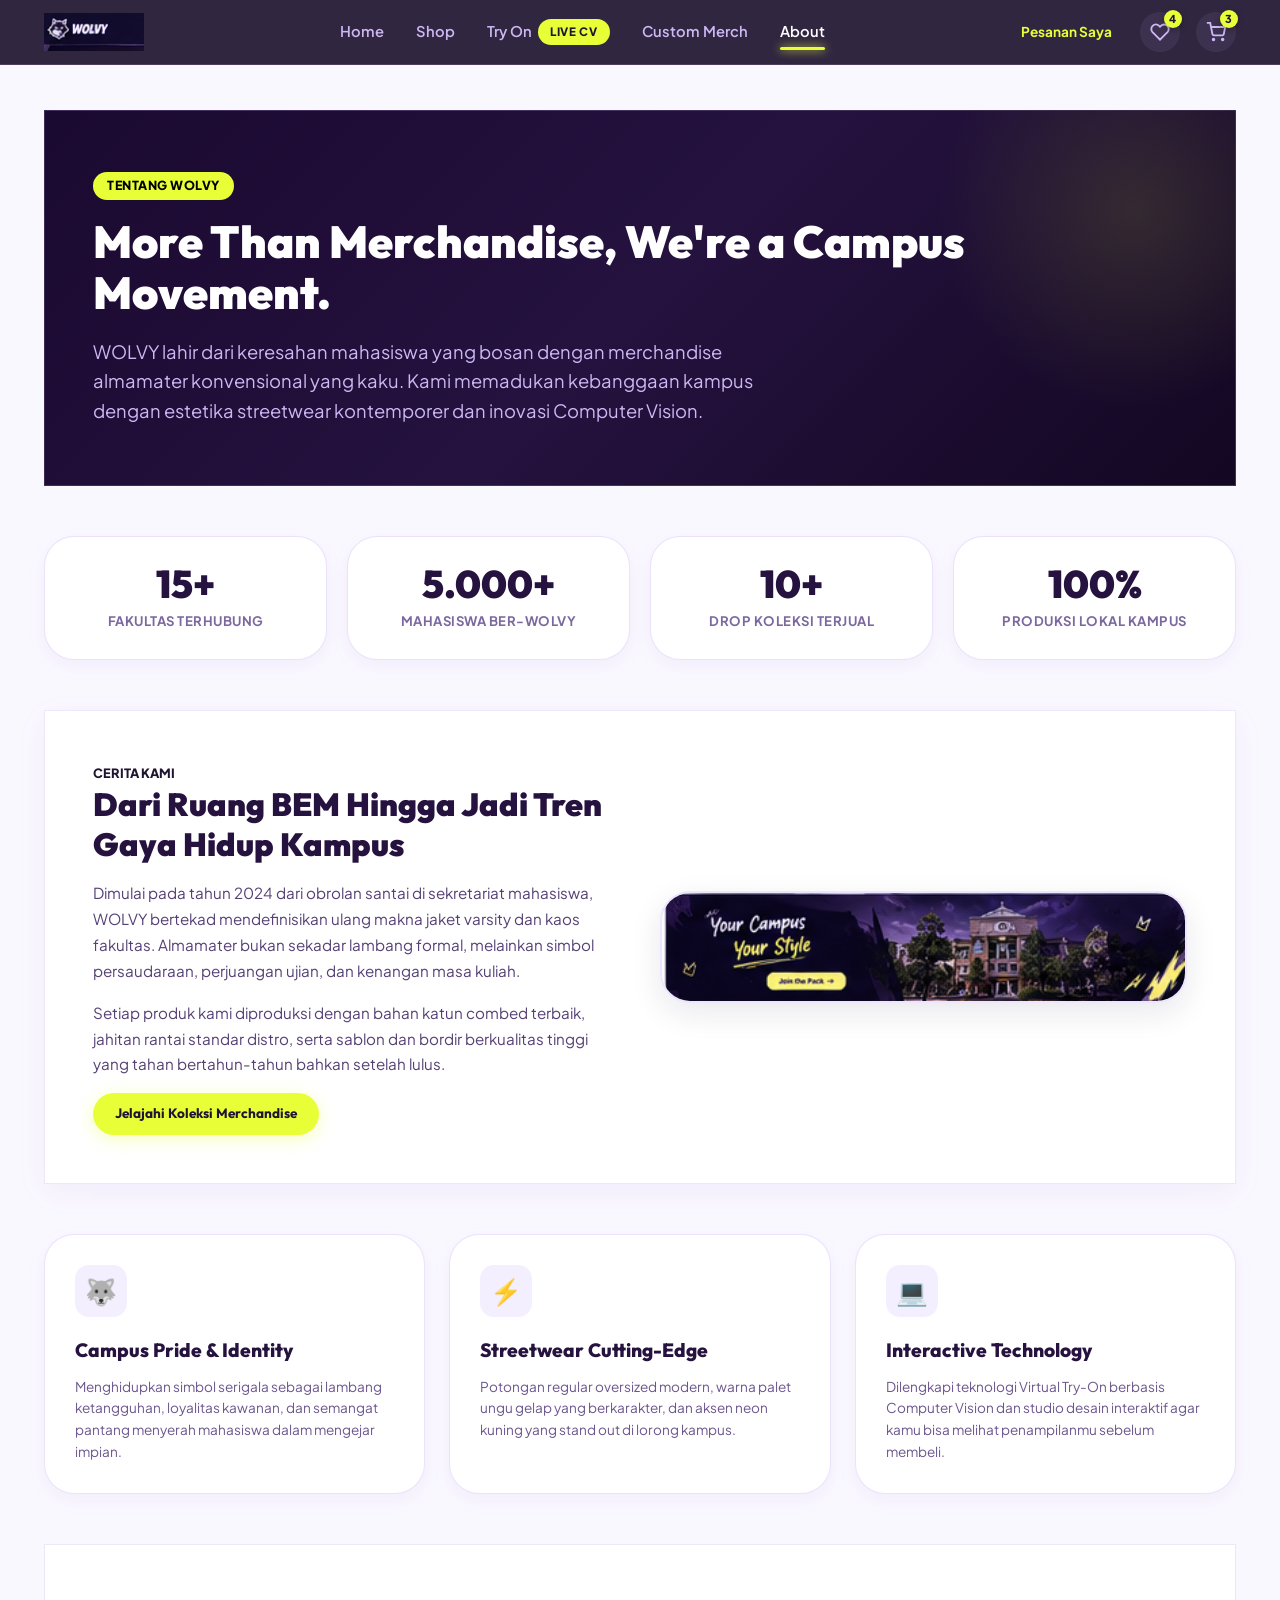
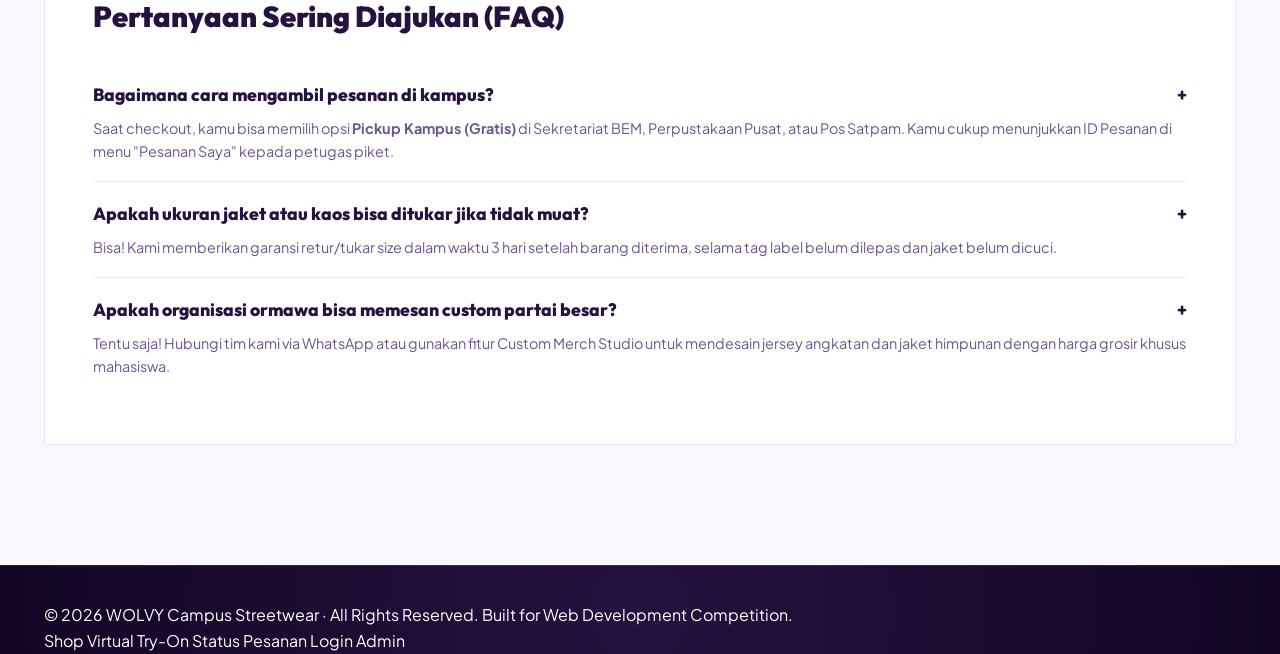
==== commit 34b8fd10: "fix: remove glitched mascot slice on Campus Drop card, remove community page/links, and enforce admi" ====
--- a/about.html
+++ b/about.html
@@ -233,7 +233,6 @@
           Try On <span class="badge-pill">LIVE CV</span>
         </a>
         <a href="index.html#custom-merch" class="nav-link">Custom Merch</a>
-        <a href="community.html" class="nav-link">Community</a>
         <a href="about.html" class="nav-link active">About</a>
       </nav>
       <div class="nav-actions">
@@ -381,7 +380,7 @@
         <a href="shop.html">Shop</a>
         <a href="tryon.html">Virtual Try-On</a>
         <a href="orders.html">Status Pesanan</a>
-        <a href="admin.html">Admin Dashboard</a>
+        <a href="login.html">Login Admin</a>
       </div>
     </div>
   </footer>
--- a/style.css
+++ b/style.css
@@ -883,14 +883,6 @@
   font-size: 0.88rem;
 }
 
-.drop-mascot-peek {
-  position: absolute;
-  bottom: -15px;
-  right: -10px;
-  width: 130px;
-  pointer-events: none;
-  opacity: 0.95;
-}
 
 /* ==========================================================================
    TRUST / VALUE PROPOSITION BAR (Light lavender pill card from reference)
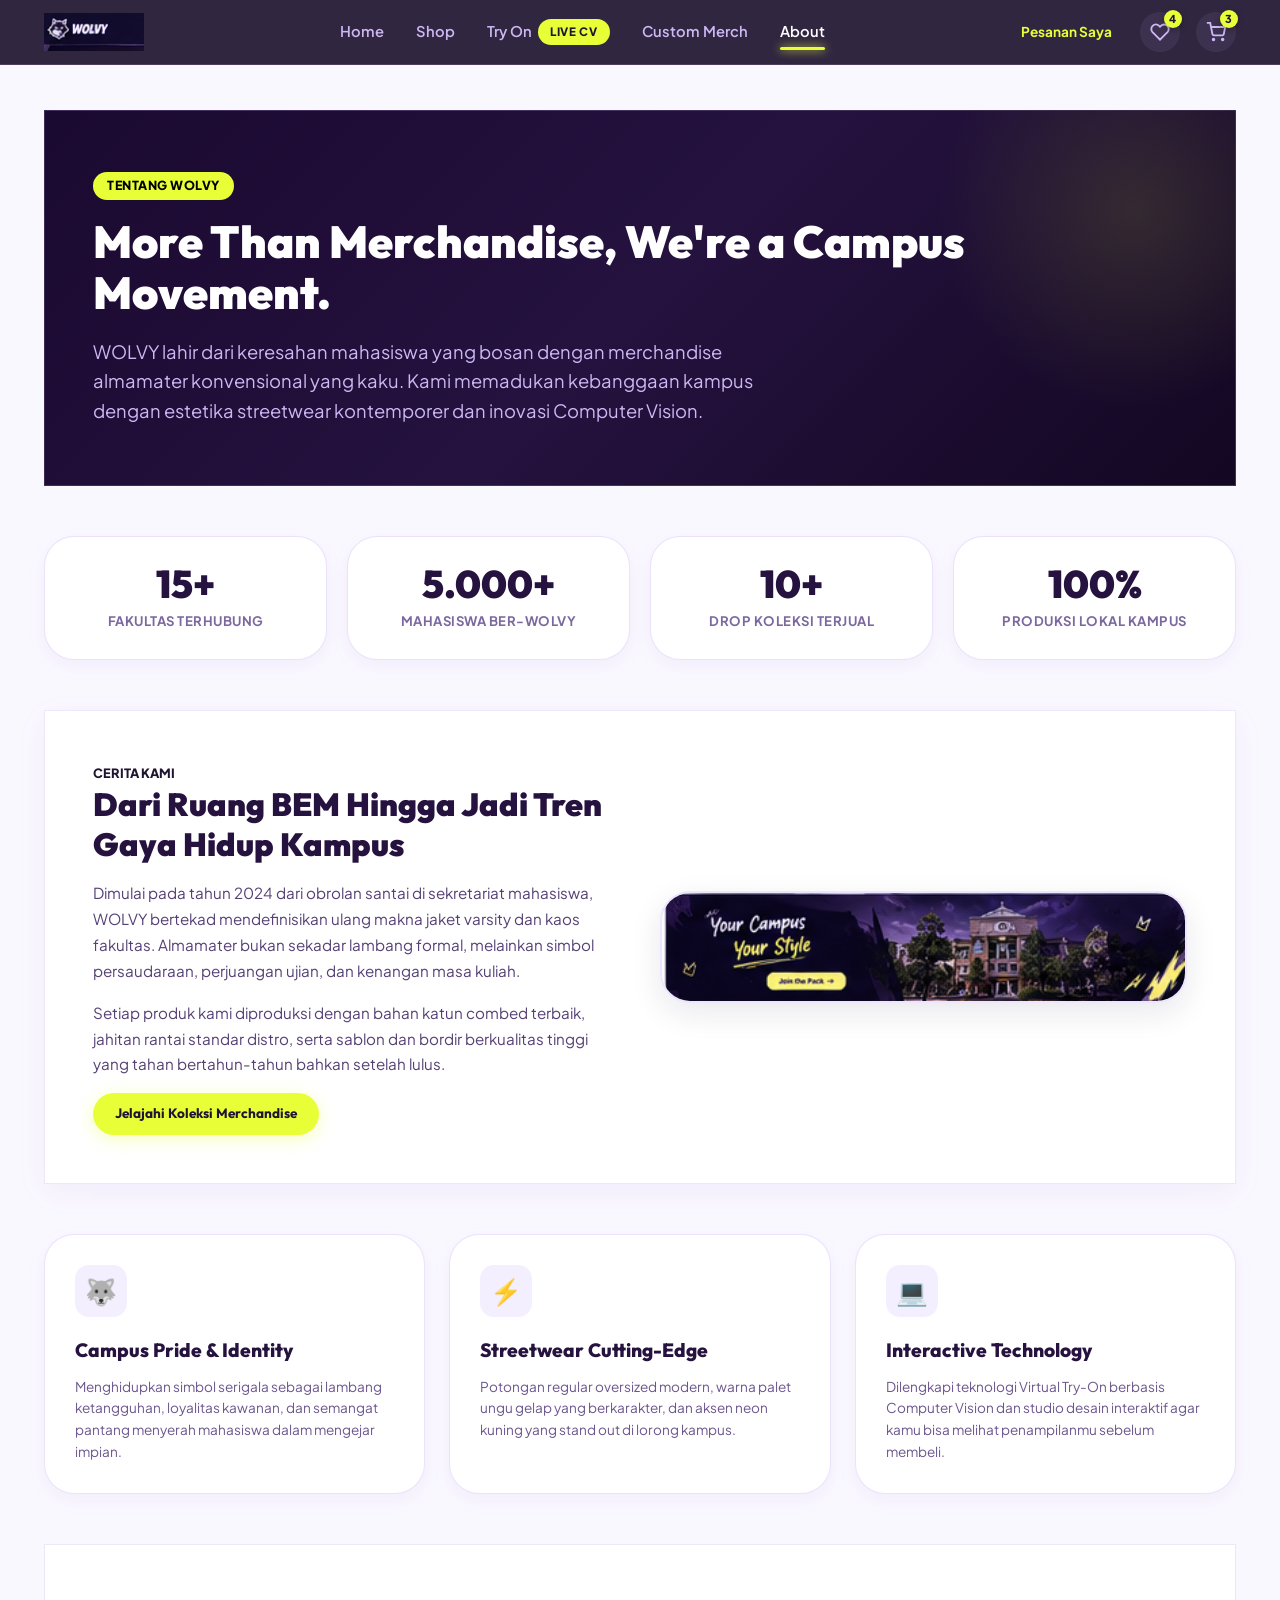
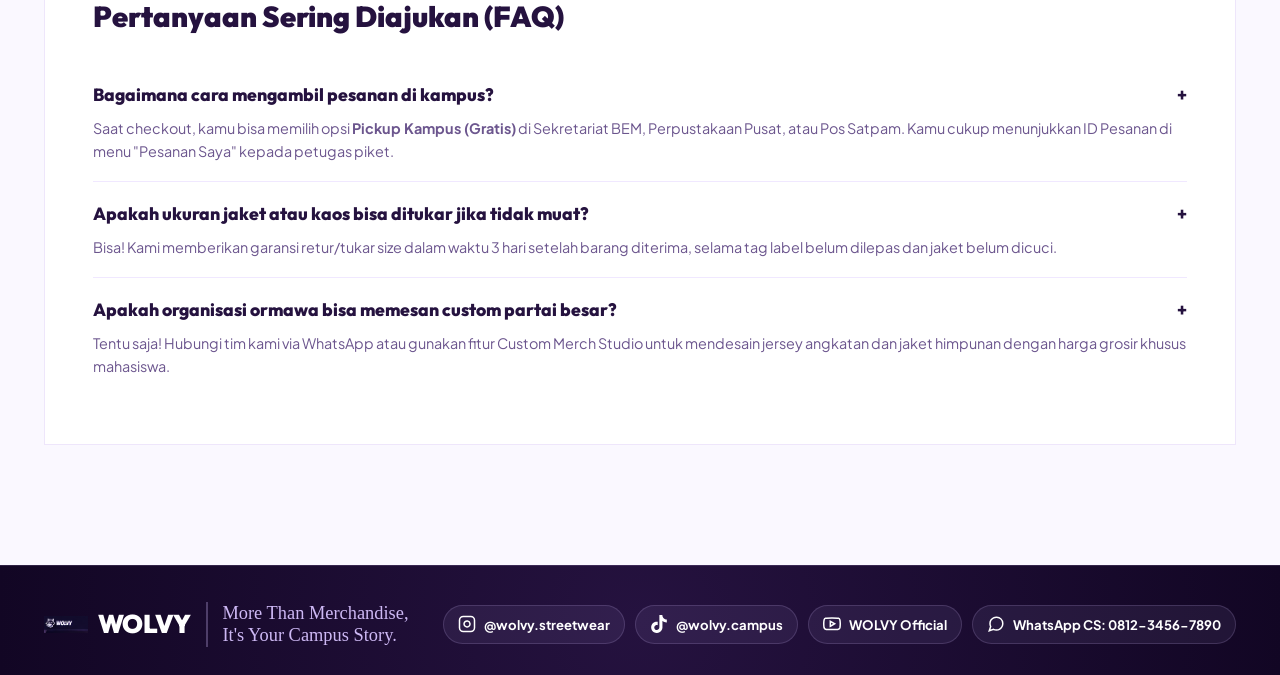
==== commit 26c25b91: "feat: footer sosmed, hapus voucher, sistem login admin dan daftar customer via supabase" ====
--- a/about.html
+++ b/about.html
@@ -372,15 +372,35 @@
   </main>
 
   <footer class="footer-strip">
-    <div class="section-container footer-content">
-      <div class="footer-copy">
-        © 2026 WOLVY Campus Streetwear · All Rights Reserved. Built for Web Development Competition.
-      </div>
-      <div class="footer-links">
-        <a href="shop.html">Shop</a>
-        <a href="tryon.html">Virtual Try-On</a>
-        <a href="orders.html">Status Pesanan</a>
-        <a href="login.html">Login Admin</a>
+    <div class="footer-container">
+      <div class="footer-brand-side">
+        <div class="footer-logo-pack">
+          <img src="assets/mascot.png" alt="WOLVY Mascot Logo" class="footer-mascot-img">
+          <span class="footer-brand-title">WOLVY</span>
+        </div>
+        <div class="footer-tagline-text">
+          More Than Merchandise,<br>It's Your Campus Story.
+        </div>
+      </div>
+      <div class="footer-social-side">
+        <div class="footer-social-pills">
+          <a href="https://instagram.com" target="_blank" rel="noopener" class="sosmed-pill-link" title="Instagram">
+            <svg width="18" height="18" viewBox="0 0 24 24" fill="none" stroke="currentColor" stroke-width="2"><rect x="2" y="2" width="20" height="20" rx="5" ry="5"></rect><path d="M16 11.37A4 4 0 1 1 12.63 8 4 4 0 0 1 16 11.37z"></path><line x1="17.5" y1="6.5" x2="17.51" y2="6.5"></line></svg>
+            <span>@wolvy.streetwear</span>
+          </a>
+          <a href="https://tiktok.com" target="_blank" rel="noopener" class="sosmed-pill-link" title="TikTok">
+            <svg width="18" height="18" viewBox="0 0 24 24" fill="currentColor"><path d="M12.525.02c1.31-.02 2.61-.01 3.91-.02.08 1.53.63 3.09 1.75 4.17 1.12 1.11 2.7 1.62 4.24 1.79v4.03c-1.44-.05-2.89-.35-4.2-.97-.57-.26-1.1-.59-1.62-.93-.01 2.92.01 5.84-.02 8.75-.08 1.4-.54 2.79-1.35 3.94-1.31 1.92-3.58 3.17-5.91 3.21-1.43.08-2.86-.31-4.08-1.03-2.02-1.19-3.44-3.37-3.65-5.71-.02-.5-.03-1-.01-1.49.18-1.9 1.12-3.72 2.58-4.96 1.66-1.44 3.98-2.13 6.15-1.72.02 1.48-.04 2.96-.04 4.44-.99-.32-2.15-.23-3.02.37-.63.41-1.11 1.04-1.36 1.75-.21.51-.24 1.07-.14 1.61.24 1.64 1.82 2.89 3.49 2.75 1.5-.06 2.79-1.14 3.12-2.6.09-.43.12-.87.12-1.31V.02z"/></svg>
+            <span>@wolvy.campus</span>
+          </a>
+          <a href="https://youtube.com" target="_blank" rel="noopener" class="sosmed-pill-link" title="YouTube">
+            <svg width="18" height="18" viewBox="0 0 24 24" fill="none" stroke="currentColor" stroke-width="2"><path d="M22.54 6.42a2.78 2.78 0 0 0-1.94-2C18.88 4 12 4 12 4s-6.88 0-8.6.46a2.78 2.78 0 0 0-1.94 2A29 29 0 0 0 1 11.75a29 29 0 0 0 .46 5.33A2.78 2.78 0 0 0 3.4 19c1.72.46 8.6.46 8.6.46s6.88 0 8.6-.46a2.78 2.78 0 0 0 1.94-2 29 29 0 0 0 .46-5.25 29 29 0 0 0-.46-5.33z"></path><polygon points="9.75 15.02 15.5 11.75 9.75 8.48 9.75 15.02"></polygon></svg>
+            <span>WOLVY Official</span>
+          </a>
+          <a href="https://wa.me/6281234567890" target="_blank" rel="noopener" class="sosmed-pill-link" title="WhatsApp Customer Service">
+            <svg width="18" height="18" viewBox="0 0 24 24" fill="none" stroke="currentColor" stroke-width="2"><path d="M21 11.5a8.38 8.38 0 0 1-.9 3.8 8.5 8.5 0 0 1-7.6 4.7 8.38 8.38 0 0 1-3.8-.9L3 21l1.9-5.7a8.38 8.38 0 0 1-.9-3.8 8.5 8.5 0 0 1 4.7-7.6 8.38 8.38 0 0 1 3.8-.9h.5a8.48 8.48 0 0 1 8 8v.5z"></path></svg>
+            <span>WhatsApp CS: 0812-3456-7890</span>
+          </a>
+        </div>
       </div>
     </div>
   </footer>
--- a/style.css
+++ b/style.css
@@ -2337,6 +2337,35 @@
 .social-icon:hover {
   background: var(--color-neon-yellow);
   color: var(--color-text-dark);
+  transform: translateY(-2px);
+}
+
+.footer-social-pills {
+  display: flex;
+  align-items: center;
+  gap: 10px;
+  flex-wrap: wrap;
+}
+
+.sosmed-pill-link {
+  display: inline-flex;
+  align-items: center;
+  gap: 8px;
+  background: rgba(205, 184, 244, 0.08);
+  padding: 8px 14px;
+  border-radius: var(--radius-pill);
+  color: var(--color-white);
+  font-size: 0.82rem;
+  font-weight: 700;
+  text-decoration: none;
+  transition: all var(--transition-fast);
+  border: 1px solid rgba(205, 184, 244, 0.18);
+}
+
+.sosmed-pill-link:hover {
+  background: var(--color-neon-yellow);
+  color: #120624;
+  border-color: var(--color-neon-yellow);
   transform: translateY(-2px);
 }
 
